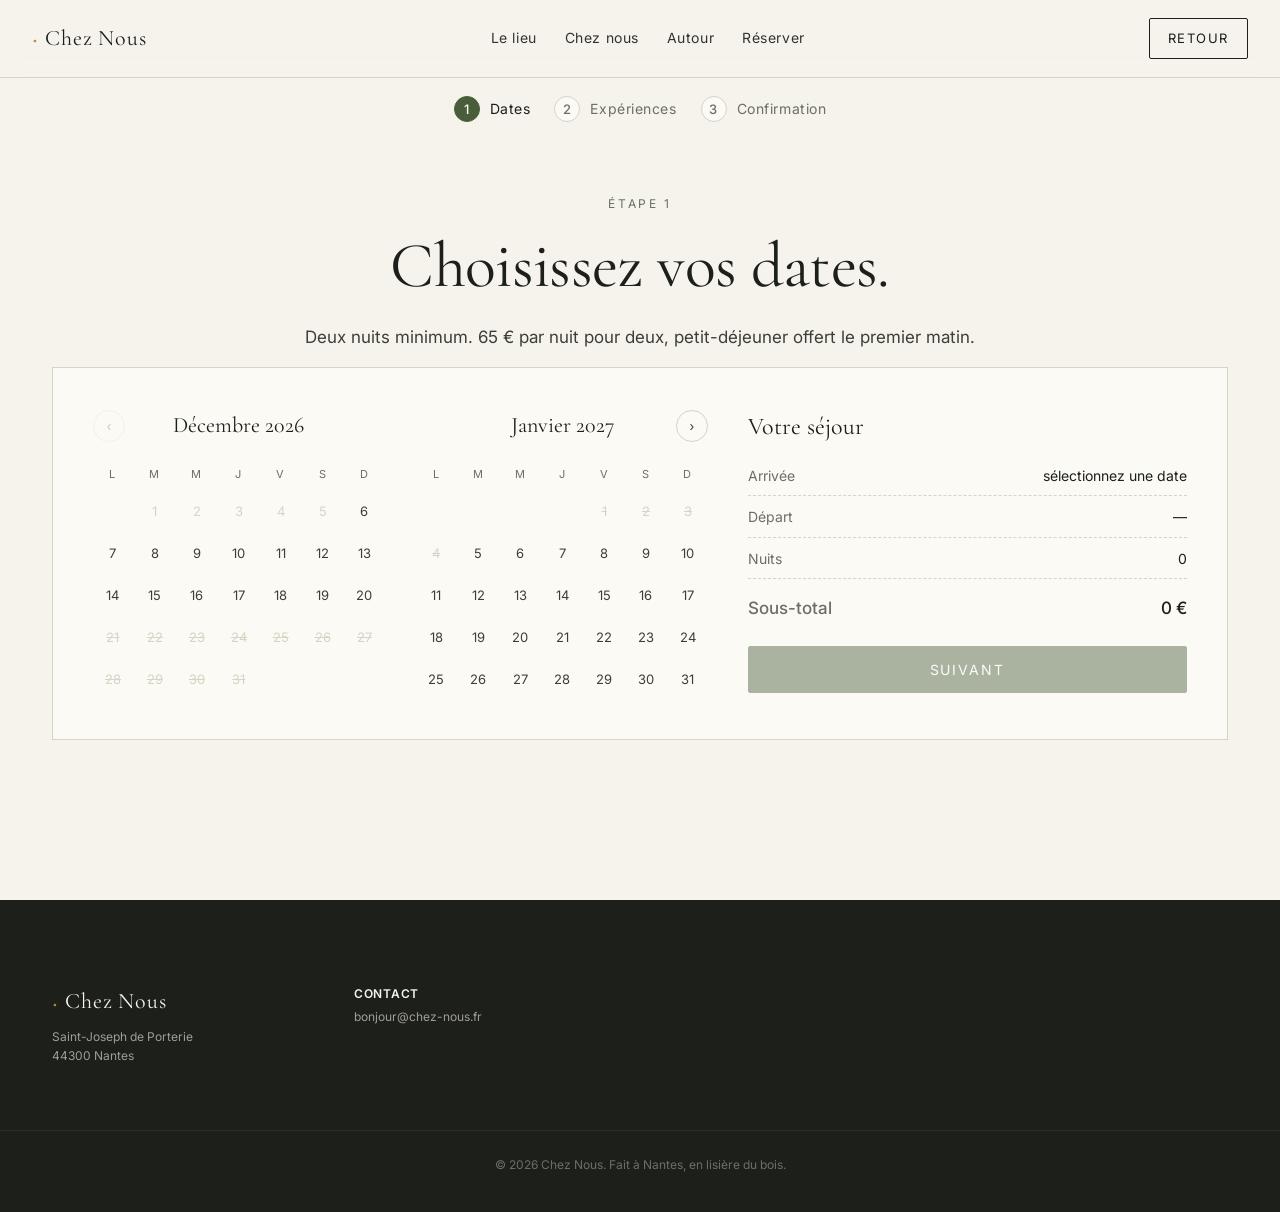
==== reserver.html @ c7800907 "Parcours de réservation 3 étapes : dates, expériences, confirmation" ====
<!doctype html>
<html lang="fr">
  <head>
    <meta charset="utf-8" />
    <meta name="viewport" content="width=device-width, initial-scale=1" />
    <title>Réserver · Chez Nous</title>
    <meta name="description" content="Parcours de réservation pour un séjour Chez Nous." />
    <link
      href="https://fonts.googleapis.com/css2?family=Cormorant+Garamond:wght@300;400;500;600&family=Inter:wght@300;400;500;600&display=swap"
      rel="stylesheet"
    />
    <link rel="stylesheet" href="styles.css" />
  </head>
  <body class="reserver-page">
    <header class="nav scrolled" id="nav">
      <a class="brand" href="index.html">
        <span class="brand-mark">·</span>
        <span class="brand-name">Chez&nbsp;Nous</span>
      </a>
      <nav class="nav-links">
        <a href="index.html#lieu">Le lieu</a>
        <a href="index.html#chez-nous">Chez nous</a>
        <a href="index.html#autour">Autour</a>
        <a href="reserver.html" class="active">Réserver</a>
      </nav>
      <a class="nav-cta" href="index.html">Retour</a>
    </header>

    <main class="reserver-main">
      <div class="container narrow">
        <ol class="steps" aria-label="Étapes">
          <li class="step active" data-step="1"><span>1</span> Dates</li>
          <li class="step" data-step="2"><span>2</span> Expériences</li>
          <li class="step" data-step="3"><span>3</span> Confirmation</li>
        </ol>
      </div>

      <section class="step-panel" id="step-1">
        <div class="container">
          <p class="eyebrow center">Étape 1</p>
          <h1 class="display center">Choisissez vos dates.</h1>
          <p class="prose center">
            Deux nuits minimum. 65&nbsp;€ par nuit pour deux, petit-déjeuner offert le premier matin.
          </p>

          <div class="booking-shell">
            <div class="calendar" id="calendar" aria-label="Calendrier de disponibilité"></div>
            <aside class="booking-summary">
              <h3>Votre séjour</h3>
              <dl>
                <div>
                  <dt>Arrivée</dt>
                  <dd id="sum-in">sélectionnez une date</dd>
                </div>
                <div>
                  <dt>Départ</dt>
                  <dd id="sum-out">—</dd>
                </div>
                <div>
                  <dt>Nuits</dt>
                  <dd id="sum-nights">0</dd>
                </div>
                <div class="row-total">
                  <dt>Sous-total</dt>
                  <dd id="sum-total">0&nbsp;€</dd>
                </div>
              </dl>
              <button type="button" class="btn btn-primary btn-block" id="to-step-2" disabled>
                Suivant
              </button>
            </aside>
          </div>
        </div>
      </section>

      <section class="step-panel" id="step-2" hidden>
        <div class="container">
          <p class="eyebrow center">Étape 2</p>
          <h1 class="display center">Une expérience à vivre ?</h1>
          <p class="prose center">
            Choisissez une ou plusieurs ambiances. Des créneaux vous seront proposés lors de votre séjour pour les réaliser.
          </p>

          <div class="packs-grid">
            <label class="pack-card" data-pack="beaujoire">
              <input type="checkbox" name="pack" value="beaujoire" />
              <div class="pack-tag">Divertissement</div>
              <h3>Soirée à la Beaujoire</h3>
              <p>
                Un superbe match en Ligue&nbsp;2, contre le Red Star (fuck Kita).
                Kebab chez Doré &amp; Grillé inclus avant le coup d'envoi.
              </p>
              <div class="pack-price">+ 35&nbsp;€</div>
            </label>

            <label class="pack-card" data-pack="otaku">
              <input type="checkbox" name="pack" value="otaku" />
              <div class="pack-tag">Divertissement</div>
              <h3>Pack Otaku</h3>
              <p>
                Gaming et animé en perspective. Jeu vidéo de votre choix sur grand écran, puis un shōnen à regarder ensemble. Sushi inclus.
              </p>
              <div class="pack-price">+ 25&nbsp;€</div>
            </label>

            <label class="pack-card" data-pack="cocooning">
              <input type="checkbox" name="pack" value="cocooning" />
              <div class="pack-tag">Cocooning</div>
              <h3>Soirée canapé</h3>
              <p>
                Le canapé moelleux, un gros plaid, des tisanes et boissons chaudes à volonté. Pour les soirs où on ne veut rien faire d'autre.
              </p>
              <div class="pack-price">+ 15&nbsp;€</div>
            </label>
          </div>

          <p class="tiny center pack-note">
            Plusieurs packs sont sélectionnables. Des dates vous seront proposées lors de votre séjour pour effectuer ces activités.
          </p>

          <div class="step-actions">
            <button type="button" class="btn btn-ghost" id="back-to-1">Retour</button>
            <button type="button" class="btn btn-primary" id="to-step-3">Suivant</button>
          </div>
        </div>
      </section>

      <section class="step-panel" id="step-3" hidden>
        <div class="container narrow">
          <p class="eyebrow center">Étape 3</p>
          <h1 class="display center">On y est presque.</h1>
          <p class="prose center">Vérifiez les détails avant de confirmer.</p>

          <div class="recap">
            <div class="recap-row">
              <span>Arrivée</span>
              <strong id="r-in">—</strong>
            </div>
            <div class="recap-row">
              <span>Départ</span>
              <strong id="r-out">—</strong>
            </div>
            <div class="recap-row">
              <span id="r-nights-label">Nuits</span>
              <strong id="r-nights-sub">0&nbsp;€</strong>
            </div>
            <div class="recap-packs" id="r-packs"></div>
            <div class="recap-row recap-subtotal">
              <span>Sous-total</span>
              <strong id="r-subtotal">0&nbsp;€</strong>
            </div>
            <div class="recap-row recap-final">
              <span>Total à régler</span>
              <span class="final-prices">
                <s id="r-strike">0&nbsp;€</s>
                <strong>0&nbsp;€</strong>
              </span>
            </div>
            <p class="promo-note">Promotion appliquée&nbsp;: ami ou famille.</p>
          </div>

          <form class="booking-form" id="confirm-form" novalidate>
            <label>
              <span>Nom</span>
              <input type="text" name="name" required autocomplete="name" />
            </label>
            <label>
              <span>Email</span>
              <input type="email" name="email" required autocomplete="email" />
            </label>
            <label>
              <span>Un petit mot ? (facultatif)</span>
              <textarea name="note" rows="3" placeholder="Anniversaire, escapade, soirée match…"></textarea>
            </label>
            <div class="step-actions">
              <button type="button" class="btn btn-ghost" id="back-to-2">Retour</button>
              <button type="submit" class="btn btn-primary">Confirmer la réservation</button>
            </div>
          </form>

          <p class="success" id="success" hidden>
            Merci&nbsp;! Votre demande est enregistrée. On revient vers vous très vite.
          </p>
        </div>
      </section>
    </main>

    <footer class="footer">
      <div class="container footer-grid">
        <div>
          <p class="brand">
            <span class="brand-mark">·</span>
            <span class="brand-name">Chez&nbsp;Nous</span>
          </p>
          <p class="tiny">
            Saint-Joseph de Porterie<br />
            44300 Nantes
          </p>
        </div>
        <div>
          <p class="tiny strong">Contact</p>
          <p class="tiny">bonjour@chez-nous.fr</p>
        </div>
      </div>
      <p class="footer-bottom tiny">
        © 2026 Chez Nous. Fait à Nantes, en lisière du bois.
      </p>
    </footer>

    <script src="reserver.js"></script>
  </body>
</html>
---- styles.css ----
:root {
  --bg: #f6f3ec;
  --bg-2: #eee9de;
  --ink: #1c1f1a;
  --ink-2: #3b3f37;
  --muted: #6b6f64;
  --line: #d9d3c4;
  --accent: #4a5d3a;
  --accent-2: #2f3d24;
  --gold: #b08a3e;
  --white: #fbfaf5;
  --radius: 2px;
  --maxw: 1240px;
  --ease: cubic-bezier(.2,.7,.2,1);
}

* { box-sizing: border-box; }

html { scroll-behavior: smooth; }

body {
  margin: 0;
  font-family: "Inter", system-ui, -apple-system, Segoe UI, Roboto, sans-serif;
  background: var(--bg);
  color: var(--ink);
  font-size: 17px;
  line-height: 1.6;
  -webkit-font-smoothing: antialiased;
  text-rendering: optimizeLegibility;
}

img { display: block; max-width: 100%; height: auto; }

a { color: inherit; text-decoration: none; }
a:hover { color: var(--accent-2); }

.container {
  width: 100%;
  max-width: var(--maxw);
  margin: 0 auto;
  padding: 0 32px;
}
.container.narrow { max-width: 880px; }

.eyebrow {
  font-size: 12px;
  letter-spacing: 0.22em;
  text-transform: uppercase;
  color: var(--muted);
  margin: 0 0 18px;
}
.eyebrow.center { text-align: center; }

.display {
  font-family: "Cormorant Garamond", "Times New Roman", serif;
  font-weight: 400;
  font-size: clamp(34px, 5vw, 64px);
  line-height: 1.08;
  letter-spacing: -0.01em;
  margin: 0 0 24px;
  color: var(--ink);
}
.display.center { text-align: center; }
em { font-style: italic; color: var(--accent-2); }

.prose {
  font-size: 17px;
  color: var(--ink-2);
  max-width: 64ch;
  margin: 0 auto 16px;
}
.prose.center { text-align: center; }

/* ---------- Nav ---------- */
.nav {
  position: fixed;
  top: 0; left: 0; right: 0;
  z-index: 50;
  display: flex;
  align-items: center;
  justify-content: space-between;
  padding: 18px 32px;
  background: transparent;
  transition: background .35s var(--ease), border-color .35s var(--ease), color .35s var(--ease);
  color: #fff;
  border-bottom: 1px solid transparent;
}
.nav.scrolled {
  background: rgba(246,243,236,0.92);
  backdrop-filter: saturate(140%) blur(10px);
  -webkit-backdrop-filter: saturate(140%) blur(10px);
  color: var(--ink);
  border-bottom: 1px solid var(--line);
}
.brand {
  font-family: "Cormorant Garamond", serif;
  font-size: 22px;
  letter-spacing: 0.04em;
  display: inline-flex;
  align-items: center;
  gap: 6px;
}
.brand-mark { color: var(--gold); font-size: 30px; line-height: 0; }
.nav-links {
  display: flex;
  gap: 28px;
  font-size: 14px;
  letter-spacing: 0.04em;
}
.nav-links a { opacity: 0.9; }
.nav-links a:hover { opacity: 1; }
.nav-cta {
  border: 1px solid currentColor;
  padding: 9px 18px;
  border-radius: var(--radius);
  font-size: 13px;
  letter-spacing: 0.12em;
  text-transform: uppercase;
}
.nav-cta:hover { background: currentColor; color: var(--bg); }

@media (max-width: 760px) {
  .nav-links { display: none; }
}

/* ---------- Hero ---------- */
.hero {
  position: relative;
  min-height: 100vh;
  display: flex;
  align-items: center;
  color: #fff;
  overflow: hidden;
}
.hero-img {
  position: absolute; inset: 0;
  width: 100%; height: 100%;
  object-fit: cover;
  object-position: center;
  transform: scale(1.06);
  animation: heroZoom 16s var(--ease) forwards;
  filter: saturate(0.95);
}
@keyframes heroZoom {
  to { transform: scale(1); }
}
.hero-overlay {
  position: absolute; inset: 0;
  background:
    linear-gradient(180deg, rgba(20,25,15,0.55) 0%, rgba(20,25,15,0.15) 35%, rgba(20,25,15,0.55) 100%);
}
.hero-content {
  position: relative;
  z-index: 2;
  padding: 140px 32px 120px;
  max-width: var(--maxw);
  margin: 0 auto;
  width: 100%;
}
.hero .eyebrow { color: rgba(255,255,255,0.85); }
.hero h1 {
  font-family: "Cormorant Garamond", serif;
  font-weight: 300;
  font-size: clamp(44px, 7vw, 96px);
  line-height: 1.02;
  letter-spacing: -0.015em;
  margin: 0 0 28px;
  max-width: 16ch;
}
.lede {
  font-size: clamp(17px, 1.4vw, 21px);
  max-width: 48ch;
  color: rgba(255,255,255,0.92);
  margin: 0 0 36px;
}
.hero-cta { display: flex; gap: 14px; flex-wrap: wrap; }
.hero-scroll {
  position: absolute;
  bottom: 30px; left: 50%;
  transform: translateX(-50%);
  z-index: 2;
}
.hero-scroll span {
  display: block;
  width: 1px;
  height: 48px;
  background: rgba(255,255,255,0.65);
  animation: scrollPulse 2.2s infinite;
  transform-origin: top;
}
@keyframes scrollPulse {
  0%,100% { transform: scaleY(0.3); opacity: .4; }
  50% { transform: scaleY(1); opacity: 1; }
}

/* ---------- Buttons ---------- */
.btn {
  display: inline-block;
  padding: 14px 26px;
  border-radius: var(--radius);
  font-size: 14px;
  letter-spacing: 0.14em;
  text-transform: uppercase;
  transition: transform .2s var(--ease), background .2s var(--ease), color .2s var(--ease), border-color .2s var(--ease);
  cursor: pointer;
  border: 1px solid transparent;
  font-family: inherit;
}
.btn-primary {
  background: var(--accent);
  color: #fff;
  border-color: var(--accent);
}
.btn-primary:hover { background: var(--accent-2); color: #fff; border-color: var(--accent-2); }
.btn-primary[disabled] { opacity: 0.45; cursor: not-allowed; }
.btn-ghost {
  background: transparent;
  border-color: rgba(255,255,255,0.7);
  color: #fff;
}
.btn-ghost:hover { background: rgba(255,255,255,0.12); }
.btn-light {
  background: #fff;
  color: var(--ink);
  border-color: #fff;
}
.btn-light:hover { background: var(--bg); color: var(--ink); }
.btn-block { width: 100%; }

/* ---------- Intro ---------- */
.intro {
  padding: 140px 0 120px;
  text-align: center;
}
.badges {
  margin-top: 56px;
  display: grid;
  grid-template-columns: repeat(4, 1fr);
  gap: 24px;
  list-style: none;
  padding: 0;
}
.badges li {
  border-top: 1px solid var(--line);
  padding-top: 22px;
  text-align: left;
}
.badges strong {
  display: block;
  font-family: "Cormorant Garamond", serif;
  font-size: 38px;
  font-weight: 400;
  line-height: 1;
  color: var(--accent-2);
}
.badges span {
  display: block;
  margin-top: 6px;
  font-size: 13px;
  color: var(--muted);
  letter-spacing: 0.04em;
}
@media (max-width: 760px) {
  .badges { grid-template-columns: repeat(2, 1fr); }
}

/* ---------- Split ---------- */
.split {
  display: grid;
  grid-template-columns: 1.05fr 1fr;
  gap: 0;
  align-items: stretch;
  background: var(--bg-2);
}
.split-media {
  position: relative;
  min-height: 600px;
  overflow: hidden;
}
.split-media figure { margin: 0; height: 100%; }
.split-media img {
  width: 100%; height: 100%;
  object-fit: cover;
}
.split-media figcaption {
  position: absolute;
  bottom: 22px; left: 22px;
  font-size: 12px;
  color: #fff;
  background: rgba(28,31,26,0.55);
  padding: 6px 12px;
  border-radius: var(--radius);
  letter-spacing: 0.06em;
}
.split-text {
  padding: 110px 8% 110px 7%;
  display: flex;
  flex-direction: column;
  justify-content: center;
}
.features {
  list-style: none;
  padding: 0;
  margin: 36px 0 0;
  display: grid;
  grid-template-columns: 1fr 1fr;
  gap: 28px 32px;
}
.features li { display: flex; gap: 14px; }
.feature-icon {
  font-size: 22px;
  color: var(--gold);
  line-height: 1;
  margin-top: 2px;
}
.features strong { display: block; font-weight: 500; margin-bottom: 2px; }
.features p { margin: 0; font-size: 14px; color: var(--muted); }

@media (max-width: 900px) {
  .split { grid-template-columns: 1fr; }
  .split-media { min-height: 360px; }
  .split-text { padding: 70px 28px; }
  .features { grid-template-columns: 1fr; }
}

/* ---------- Gallery ---------- */
.gallery { padding: 140px 0 120px; }
.gallery .container { margin-bottom: 56px; }
.gallery-grid {
  max-width: var(--maxw);
  margin: 0 auto;
  padding: 0 32px;
  display: grid;
  grid-template-columns: repeat(6, 1fr);
  grid-auto-rows: 180px;
  gap: 18px;
}
.gallery figure { margin: 0; overflow: hidden; }
.gallery img {
  width: 100%; height: 100%;
  object-fit: cover;
  transition: transform .8s var(--ease);
}
.gallery figure:hover img { transform: scale(1.04); }
.g-1 { grid-column: span 3; grid-row: span 2; }
.g-2 { grid-column: span 3; grid-row: span 1; }
.g-3 { grid-column: span 2; grid-row: span 1; }
.g-4 { grid-column: span 2; grid-row: span 2; }
.g-5 { grid-column: span 4; grid-row: span 1; }

@media (max-width: 900px) {
  .gallery-grid { grid-template-columns: repeat(2, 1fr); grid-auto-rows: 200px; }
  .g-1, .g-2, .g-3, .g-4, .g-5 { grid-column: span 1; grid-row: span 1; }
  .g-1 { grid-column: span 2; }
}

/* ---------- Autour ---------- */
.autour {
  background: var(--bg-2);
  padding: 140px 0 130px;
}
.around-grid {
  margin-top: 60px;
  display: grid;
  grid-template-columns: 1fr 1fr;
  gap: 56px 64px;
}
.around-grid article {
  border-top: 1px solid var(--line);
  padding-top: 22px;
}
.around-grid h3 {
  font-family: "Cormorant Garamond", serif;
  font-weight: 400;
  font-size: 26px;
  margin: 0 0 10px;
  color: var(--accent-2);
}
.around-grid p { margin: 0; color: var(--ink-2); }

@media (max-width: 760px) {
  .around-grid { grid-template-columns: 1fr; gap: 36px; }
}

/* ---------- Quote ---------- */
.quote {
  text-align: center;
  padding: 120px 32px;
}
.quote blockquote {
  margin: 0 auto;
  max-width: 760px;
}
.quote p {
  font-family: "Cormorant Garamond", serif;
  font-size: clamp(26px, 3vw, 38px);
  font-style: italic;
  line-height: 1.3;
  color: var(--ink);
  margin: 0 0 18px;
}
.quote footer {
  font-size: 13px;
  letter-spacing: 0.12em;
  text-transform: uppercase;
  color: var(--muted);
}

/* ---------- Booking ---------- */
.booking {
  padding: 130px 0 140px;
  background: var(--bg-2);
}
.booking .prose.center { margin-bottom: 60px; }
.booking-shell {
  display: grid;
  grid-template-columns: 1.4fr 1fr;
  gap: 40px;
  background: var(--white);
  border: 1px solid var(--line);
  padding: 40px;
}
@media (max-width: 900px) {
  .booking-shell { grid-template-columns: 1fr; padding: 24px; }
}
.calendar {
  display: grid;
  grid-template-columns: 1fr 1fr;
  gap: 32px;
}
@media (max-width: 700px) {
  .calendar { grid-template-columns: 1fr; }
}
.cal-month { }
.cal-head {
  display: flex; align-items: center; justify-content: space-between;
  margin-bottom: 16px;
}
.cal-title {
  font-family: "Cormorant Garamond", serif;
  font-size: 22px;
  text-transform: capitalize;
}
.cal-nav {
  background: none;
  border: 1px solid var(--line);
  width: 32px; height: 32px;
  border-radius: 50%;
  cursor: pointer;
  font-size: 14px;
  color: var(--ink-2);
  display: inline-flex; align-items: center; justify-content: center;
  transition: background .15s var(--ease);
}
.cal-nav:hover { background: var(--bg); }
.cal-nav[disabled] { opacity: 0.25; cursor: not-allowed; }
.cal-grid {
  display: grid;
  grid-template-columns: repeat(7, 1fr);
  gap: 2px;
  font-size: 13px;
}
.cal-dow {
  text-align: center;
  font-size: 11px;
  letter-spacing: 0.1em;
  text-transform: uppercase;
  color: var(--muted);
  padding: 6px 0;
}
.cal-day {
  aspect-ratio: 1;
  display: flex; align-items: center; justify-content: center;
  border: 1px solid transparent;
  cursor: pointer;
  background: transparent;
  color: var(--ink-2);
  font: inherit;
  font-size: 13px;
  border-radius: 2px;
  transition: background .12s var(--ease), color .12s var(--ease);
}
.cal-day.empty { cursor: default; }
.cal-day.past { color: var(--line); cursor: not-allowed; }
.cal-day.unavailable {
  color: var(--line);
  cursor: not-allowed;
  text-decoration: line-through;
}
.cal-day.available:hover { background: var(--bg-2); }
.cal-day.selected {
  background: var(--accent);
  color: #fff;
  border-color: var(--accent);
}
.cal-day.in-range {
  background: var(--bg-2);
  color: var(--ink);
}
.cal-day.range-start, .cal-day.range-end {
  background: var(--accent);
  color: #fff;
}

.booking-summary h3 {
  font-family: "Cormorant Garamond", serif;
  font-weight: 400;
  font-size: 24px;
  margin: 0 0 18px;
}
.booking-summary dl {
  margin: 0 0 16px;
  display: grid;
  gap: 10px;
}
.booking-summary dl > div {
  display: flex; justify-content: space-between;
  border-bottom: 1px dashed var(--line);
  padding-bottom: 8px;
  font-size: 14px;
}
.booking-summary .row-total {
  border-bottom: none;
  padding-top: 6px;
  font-size: 17px;
  font-weight: 500;
}
.booking-summary dt { color: var(--muted); }
.booking-summary dd { margin: 0; color: var(--ink); }
.tiny { font-size: 12px; color: var(--muted); margin: 8px 0; }
.tiny.center { text-align: center; }
.tiny.strong { font-weight: 600; color: var(--ink); letter-spacing: 0.06em; text-transform: uppercase; }

.booking-form {
  margin-top: 22px;
  display: grid;
  gap: 14px;
}
.booking-form label {
  display: block;
  font-size: 12px;
  letter-spacing: 0.08em;
  text-transform: uppercase;
  color: var(--muted);
}
.booking-form input,
.booking-form textarea {
  margin-top: 6px;
  width: 100%;
  padding: 12px 14px;
  border: 1px solid var(--line);
  background: var(--bg);
  font: inherit;
  font-size: 15px;
  border-radius: var(--radius);
  color: var(--ink);
  transition: border-color .15s var(--ease), background .15s var(--ease);
}
.booking-form input:focus,
.booking-form textarea:focus {
  outline: none;
  border-color: var(--accent);
  background: #fff;
}
.success {
  margin-top: 18px;
  padding: 14px 16px;
  background: #e7ede0;
  color: var(--accent-2);
  border-left: 2px solid var(--accent);
  font-size: 14px;
}

/* ---------- CTA band ---------- */
.cta-band {
  background:
    linear-gradient(rgba(20,25,15,0.55), rgba(20,25,15,0.55)),
    url("https://images.unsplash.com/photo-1518173946687-a4c8892bbd9f?auto=format&fit=crop&w=2000&q=70") center/cover;
  color: #fff;
  padding: 120px 0;
}
.cta-band .container {
  display: flex;
  align-items: center;
  justify-content: space-between;
  gap: 32px;
  flex-wrap: wrap;
}
.cta-band .display { margin: 0; color: #fff; }

/* ---------- Footer ---------- */
.footer {
  background: var(--ink);
  color: #c9c7be;
  padding: 80px 0 30px;
}
.footer .brand { color: #f6f3ec; }
.footer .brand-mark { color: var(--gold); }
.footer-grid {
  display: grid;
  grid-template-columns: repeat(4, 1fr);
  gap: 32px;
}
.footer-grid p { margin: 4px 0; }
.footer-grid .tiny { color: #a09e95; }
.footer-grid .tiny.strong { color: #f6f3ec; }
.footer-grid a:hover { color: #fff; }
.footer-bottom {
  text-align: center;
  border-top: 1px solid #2a2d27;
  margin-top: 60px;
  padding-top: 24px;
  color: #6f6e66;
}
@media (max-width: 760px) {
  .footer-grid { grid-template-columns: 1fr 1fr; gap: 28px; }
}

/* ---------- Reveal on scroll ---------- */
.reveal {
  opacity: 0;
  transform: translateY(20px);
  transition: opacity .9s var(--ease), transform .9s var(--ease);
}
.reveal.is-visible {
  opacity: 1;
  transform: none;
}

@media (prefers-reduced-motion: reduce) {
  *, *::before, *::after {
    animation-duration: 0.001s !important;
    transition-duration: 0.001s !important;
  }
}

/* ---------- Reservation page ---------- */
.reserver-page main.reserver-main {
  padding-top: 96px;
  padding-bottom: 80px;
  background: var(--bg);
  min-height: 100vh;
}

.steps {
  list-style: none;
  display: flex;
  justify-content: center;
  gap: 24px;
  padding: 0 32px;
  margin: 0 auto 48px;
  flex-wrap: wrap;
}
.steps .step {
  display: flex;
  align-items: center;
  gap: 10px;
  font-family: "Inter", sans-serif;
  font-size: 14px;
  color: var(--muted);
  letter-spacing: 0.04em;
}
.steps .step span {
  display: inline-flex;
  align-items: center;
  justify-content: center;
  width: 26px;
  height: 26px;
  border-radius: 50%;
  border: 1px solid var(--line);
  font-size: 13px;
  font-weight: 500;
  background: var(--white);
}
.steps .step.active { color: var(--ink); }
.steps .step.active span {
  background: var(--accent);
  color: var(--white);
  border-color: var(--accent);
}
.steps .step.done span {
  background: var(--accent-2);
  color: var(--white);
  border-color: var(--accent-2);
}

.step-panel { padding: 24px 0 40px; }
.step-panel h1.display { margin-top: 8px; }

.step-actions {
  display: flex;
  gap: 14px;
  justify-content: center;
  margin-top: 36px;
  flex-wrap: wrap;
}

/* Packs */
.packs-grid {
  display: grid;
  grid-template-columns: repeat(3, 1fr);
  gap: 22px;
  max-width: var(--maxw);
  margin: 36px auto 0;
  padding: 0 32px;
}
.pack-card {
  position: relative;
  display: block;
  background: var(--white);
  border: 1px solid var(--line);
  border-radius: var(--radius);
  padding: 28px 26px 26px;
  cursor: pointer;
  transition: border-color .2s var(--ease), transform .2s var(--ease), box-shadow .2s var(--ease);
}
.pack-card:hover {
  border-color: var(--accent);
  transform: translateY(-2px);
  box-shadow: 0 8px 24px rgba(28, 31, 26, 0.06);
}
.pack-card input[type=checkbox] {
  position: absolute;
  top: 20px;
  right: 20px;
  width: 20px;
  height: 20px;
  accent-color: var(--accent);
}
.pack-card.selected {
  border-color: var(--accent);
  background: var(--bg-2);
}
.pack-tag {
  display: inline-block;
  font-size: 11px;
  text-transform: uppercase;
  letter-spacing: 0.12em;
  color: var(--accent-2);
  background: var(--bg-2);
  padding: 4px 10px;
  border-radius: 2px;
  margin-bottom: 16px;
}
.pack-card.selected .pack-tag {
  background: var(--white);
}
.pack-card h3 {
  font-family: "Cormorant Garamond", serif;
  font-weight: 500;
  font-size: 26px;
  margin: 0 0 12px;
  line-height: 1.2;
}
.pack-card p {
  font-size: 15px;
  color: var(--ink-2);
  margin: 0 0 20px;
  line-height: 1.55;
}
.pack-price {
  font-family: "Cormorant Garamond", serif;
  font-size: 24px;
  font-weight: 500;
  color: var(--accent-2);
}
.pack-note {
  margin-top: 24px;
  color: var(--muted);
}

/* Recap */
.recap {
  background: var(--white);
  border: 1px solid var(--line);
  border-radius: var(--radius);
  padding: 28px 32px;
  margin: 36px auto 32px;
  max-width: 640px;
}
.recap-row {
  display: flex;
  justify-content: space-between;
  align-items: baseline;
  padding: 12px 0;
  border-bottom: 1px solid var(--line);
  font-size: 15px;
}
.recap-row:last-of-type { border-bottom: 0; }
.recap-row span { color: var(--muted); }
.recap-row strong { font-weight: 500; color: var(--ink); }
.recap-pack span { color: var(--ink-2); }
.recap-subtotal {
  margin-top: 8px;
  padding-top: 16px;
  border-top: 1px solid var(--line);
  border-bottom: 0;
}
.recap-subtotal strong { font-size: 17px; }
.recap-final {
  margin-top: 4px;
  padding-top: 18px;
  border-top: 2px solid var(--ink);
  font-family: "Cormorant Garamond", serif;
}
.recap-final span:first-child {
  font-family: "Inter", sans-serif;
  font-size: 15px;
  color: var(--ink);
}
.final-prices {
  display: inline-flex;
  align-items: baseline;
  gap: 12px;
}
.final-prices s {
  color: var(--muted);
  font-size: 18px;
}
.final-prices strong {
  font-family: "Cormorant Garamond", serif;
  font-size: 32px;
  font-weight: 500;
  color: var(--accent-2);
}
.promo-note {
  text-align: right;
  margin: 10px 0 0;
  font-size: 13px;
  color: var(--gold);
  font-style: italic;
  letter-spacing: 0.02em;
}

@media (max-width: 900px) {
  .packs-grid { grid-template-columns: 1fr; }
  .steps { gap: 14px; }
  .recap { padding: 22px; }
}
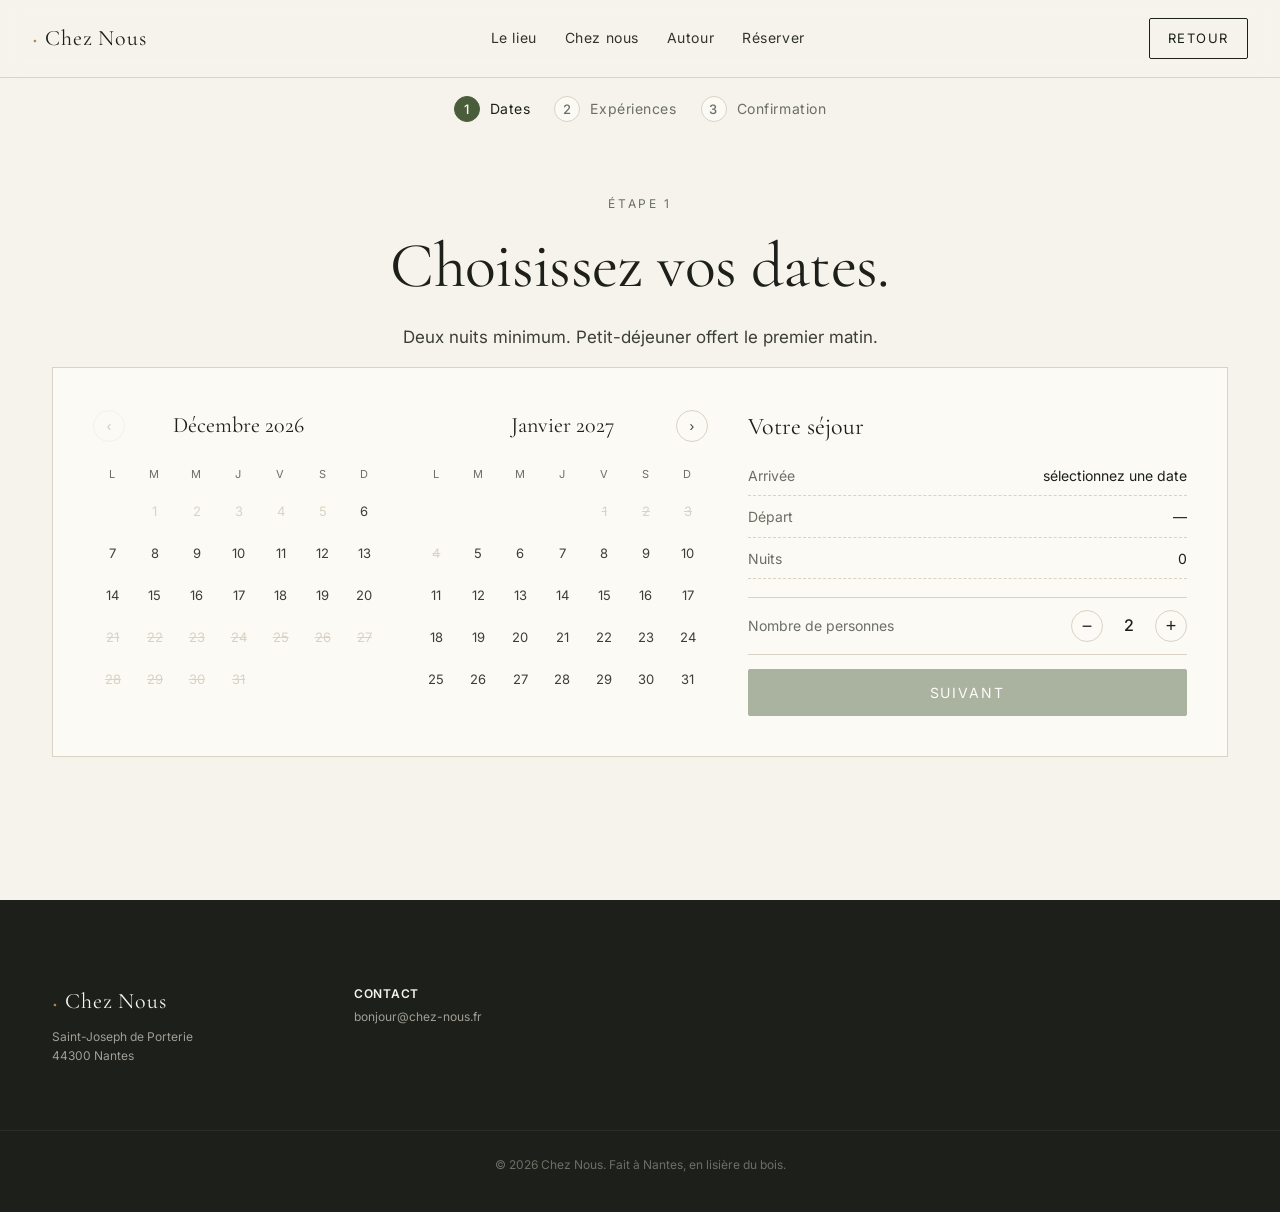
==== commit 195b0a6f: "Retire les prix, ajoute nb personnes + transport, mail recap - Plus aucun prix affiché sauf le récap" ====
--- a/reserver.html
+++ b/reserver.html
@@ -40,7 +40,7 @@
           <p class="eyebrow center">Étape 1</p>
           <h1 class="display center">Choisissez vos dates.</h1>
           <p class="prose center">
-            Deux nuits minimum. 65&nbsp;€ par nuit pour deux, petit-déjeuner offert le premier matin.
+            Deux nuits minimum. Petit-déjeuner offert le premier matin.
           </p>
 
           <div class="booking-shell">
@@ -60,11 +60,17 @@
                   <dt>Nuits</dt>
                   <dd id="sum-nights">0</dd>
                 </div>
-                <div class="row-total">
-                  <dt>Sous-total</dt>
-                  <dd id="sum-total">0&nbsp;€</dd>
-                </div>
               </dl>
+
+              <div class="people-picker">
+                <span class="people-label">Nombre de personnes</span>
+                <div class="people-controls">
+                  <button type="button" class="people-btn" id="people-minus" aria-label="Moins">−</button>
+                  <span class="people-count" id="people-count">2</span>
+                  <button type="button" class="people-btn" id="people-plus" aria-label="Plus">+</button>
+                </div>
+              </div>
+
               <button type="button" class="btn btn-primary btn-block" id="to-step-2" disabled>
                 Suivant
               </button>
@@ -90,7 +96,6 @@
                 Un superbe match en Ligue&nbsp;2, contre le Red Star (fuck Kita).
                 Kebab chez Doré &amp; Grillé inclus avant le coup d'envoi.
               </p>
-              <div class="pack-price">+ 35&nbsp;€</div>
             </label>
 
             <label class="pack-card" data-pack="otaku">
@@ -100,7 +105,6 @@
               <p>
                 Gaming et animé en perspective. Jeu vidéo de votre choix sur grand écran, puis un shōnen à regarder ensemble. Sushi inclus.
               </p>
-              <div class="pack-price">+ 25&nbsp;€</div>
             </label>
 
             <label class="pack-card" data-pack="cocooning">
@@ -110,7 +114,6 @@
               <p>
                 Le canapé moelleux, un gros plaid, des tisanes et boissons chaudes à volonté. Pour les soirs où on ne veut rien faire d'autre.
               </p>
-              <div class="pack-price">+ 15&nbsp;€</div>
             </label>
           </div>
 
@@ -131,34 +134,6 @@
           <h1 class="display center">On y est presque.</h1>
           <p class="prose center">Vérifiez les détails avant de confirmer.</p>
 
-          <div class="recap">
-            <div class="recap-row">
-              <span>Arrivée</span>
-              <strong id="r-in">—</strong>
-            </div>
-            <div class="recap-row">
-              <span>Départ</span>
-              <strong id="r-out">—</strong>
-            </div>
-            <div class="recap-row">
-              <span id="r-nights-label">Nuits</span>
-              <strong id="r-nights-sub">0&nbsp;€</strong>
-            </div>
-            <div class="recap-packs" id="r-packs"></div>
-            <div class="recap-row recap-subtotal">
-              <span>Sous-total</span>
-              <strong id="r-subtotal">0&nbsp;€</strong>
-            </div>
-            <div class="recap-row recap-final">
-              <span>Total à régler</span>
-              <span class="final-prices">
-                <s id="r-strike">0&nbsp;€</s>
-                <strong>0&nbsp;€</strong>
-              </span>
-            </div>
-            <p class="promo-note">Promotion appliquée&nbsp;: ami ou famille.</p>
-          </div>
-
           <form class="booking-form" id="confirm-form" novalidate>
             <label>
               <span>Nom</span>
@@ -168,10 +143,81 @@
               <span>Email</span>
               <input type="email" name="email" required autocomplete="email" />
             </label>
+
+            <fieldset class="travel-fieldset">
+              <legend>Comment venez-vous&nbsp;?</legend>
+              <div class="travel-options">
+                <label class="travel-opt">
+                  <input type="radio" name="travel" value="train" required />
+                  <span>Train</span>
+                </label>
+                <label class="travel-opt">
+                  <input type="radio" name="travel" value="voiture" />
+                  <span>Voiture</span>
+                </label>
+                <label class="travel-opt">
+                  <input type="radio" name="travel" value="avion" />
+                  <span>Avion</span>
+                </label>
+              </div>
+
+              <div class="travel-ticket" id="ticket-block" hidden>
+                <p class="tiny">Votre billet est-il déjà pris&nbsp;?</p>
+                <div class="travel-options">
+                  <label class="travel-opt">
+                    <input type="radio" name="ticket" value="oui" />
+                    <span>Oui</span>
+                  </label>
+                  <label class="travel-opt">
+                    <input type="radio" name="ticket" value="non" />
+                    <span>Non, pas encore</span>
+                  </label>
+                </div>
+
+                <label class="arrival-time" id="arrival-block" hidden>
+                  <span id="arrival-label">Heure d'arrivée à la gare</span>
+                  <input type="time" name="arrival" />
+                </label>
+              </div>
+            </fieldset>
+
             <label>
               <span>Un petit mot ? (facultatif)</span>
               <textarea name="note" rows="3" placeholder="Anniversaire, escapade, soirée match…"></textarea>
             </label>
+
+            <div class="recap" id="recap">
+              <div class="recap-row">
+                <span>Arrivée</span>
+                <strong id="r-in">—</strong>
+              </div>
+              <div class="recap-row">
+                <span>Départ</span>
+                <strong id="r-out">—</strong>
+              </div>
+              <div class="recap-row">
+                <span id="r-nights-label">Nuits</span>
+                <strong id="r-nights-sub">0&nbsp;€</strong>
+              </div>
+              <div class="recap-row">
+                <span>Personnes</span>
+                <strong id="r-people">2</strong>
+              </div>
+              <div class="recap-packs" id="r-packs"></div>
+              <div class="recap-row recap-subtotal">
+                <span>Sous-total</span>
+                <strong id="r-subtotal">0&nbsp;€</strong>
+              </div>
+              <div class="recap-row recap-final">
+                <span>Total à régler</span>
+                <span class="final-prices">
+                  <s id="r-strike">0&nbsp;€</s>
+                  <strong>0&nbsp;€</strong>
+                </span>
+              </div>
+              <p class="promo-note">Allez comme vous êtes de la famille c'est gratuit&nbsp;;)</p>
+            </div>
+
             <div class="step-actions">
               <button type="button" class="btn btn-ghost" id="back-to-2">Retour</button>
               <button type="submit" class="btn btn-primary">Confirmer la réservation</button>
--- a/styles.css
+++ b/styles.css
@@ -331,27 +331,28 @@
   margin: 0 auto;
   padding: 0 32px;
   display: grid;
-  grid-template-columns: repeat(6, 1fr);
-  grid-auto-rows: 180px;
+  grid-template-columns: repeat(3, 1fr);
   gap: 18px;
 }
-.gallery figure { margin: 0; overflow: hidden; }
+.gallery figure {
+  margin: 0;
+  overflow: hidden;
+  aspect-ratio: 3 / 4;
+}
+.gallery figure.feature {
+  grid-column: span 3;
+  aspect-ratio: 21 / 9;
+}
 .gallery img {
   width: 100%; height: 100%;
   object-fit: cover;
   transition: transform .8s var(--ease);
 }
 .gallery figure:hover img { transform: scale(1.04); }
-.g-1 { grid-column: span 3; grid-row: span 2; }
-.g-2 { grid-column: span 3; grid-row: span 1; }
-.g-3 { grid-column: span 2; grid-row: span 1; }
-.g-4 { grid-column: span 2; grid-row: span 2; }
-.g-5 { grid-column: span 4; grid-row: span 1; }
 
 @media (max-width: 900px) {
-  .gallery-grid { grid-template-columns: repeat(2, 1fr); grid-auto-rows: 200px; }
-  .g-1, .g-2, .g-3, .g-4, .g-5 { grid-column: span 1; grid-row: span 1; }
-  .g-1 { grid-column: span 2; }
+  .gallery-grid { grid-template-columns: repeat(2, 1fr); }
+  .gallery figure.feature { grid-column: span 2; aspect-ratio: 16 / 10; }
 }
 
 /* ---------- Autour ---------- */
@@ -832,6 +833,97 @@
   letter-spacing: 0.02em;
 }
 
+.people-picker {
+  display: flex;
+  align-items: center;
+  justify-content: space-between;
+  margin: 18px 0 14px;
+  padding: 12px 0;
+  border-top: 1px solid var(--line);
+  border-bottom: 1px solid var(--line);
+}
+.people-label {
+  font-size: 14px;
+  color: var(--muted);
+}
+.people-controls {
+  display: flex;
+  align-items: center;
+  gap: 14px;
+}
+.people-btn {
+  width: 32px;
+  height: 32px;
+  border-radius: 50%;
+  border: 1px solid var(--line);
+  background: transparent;
+  color: var(--ink);
+  font-size: 18px;
+  line-height: 1;
+  cursor: pointer;
+  transition: background 0.2s;
+}
+.people-btn:hover:not(:disabled) { background: var(--paper-2); }
+.people-btn:disabled { opacity: 0.35; cursor: not-allowed; }
+.people-count {
+  min-width: 24px;
+  text-align: center;
+  font-weight: 500;
+  font-size: 16px;
+}
+
+.travel-fieldset {
+  border: 1px solid var(--line);
+  border-radius: 12px;
+  padding: 16px 18px;
+  margin: 4px 0;
+}
+.travel-fieldset legend {
+  padding: 0 8px;
+  font-size: 14px;
+  color: var(--muted);
+}
+.travel-options {
+  display: flex;
+  flex-wrap: wrap;
+  gap: 10px;
+  margin-top: 8px;
+}
+.travel-opt {
+  display: inline-flex;
+  align-items: center;
+  gap: 6px;
+  padding: 8px 14px;
+  border: 1px solid var(--line);
+  border-radius: 999px;
+  cursor: pointer;
+  font-size: 14px;
+  transition: border-color 0.2s, background 0.2s;
+}
+.travel-opt input { accent-color: var(--accent-2); }
+.travel-opt:has(input:checked) {
+  border-color: var(--accent-2);
+  background: var(--paper-2);
+}
+.travel-ticket {
+  margin-top: 14px;
+  padding-top: 12px;
+  border-top: 1px dashed var(--line);
+}
+.arrival-time {
+  display: flex;
+  flex-direction: column;
+  gap: 6px;
+  margin-top: 12px;
+}
+.arrival-time input {
+  padding: 10px 12px;
+  border: 1px solid var(--line);
+  border-radius: 8px;
+  font-family: inherit;
+  font-size: 14px;
+}
+
 @media (max-width: 900px) {
   .packs-grid { grid-template-columns: 1fr; }
   .steps { gap: 14px; }
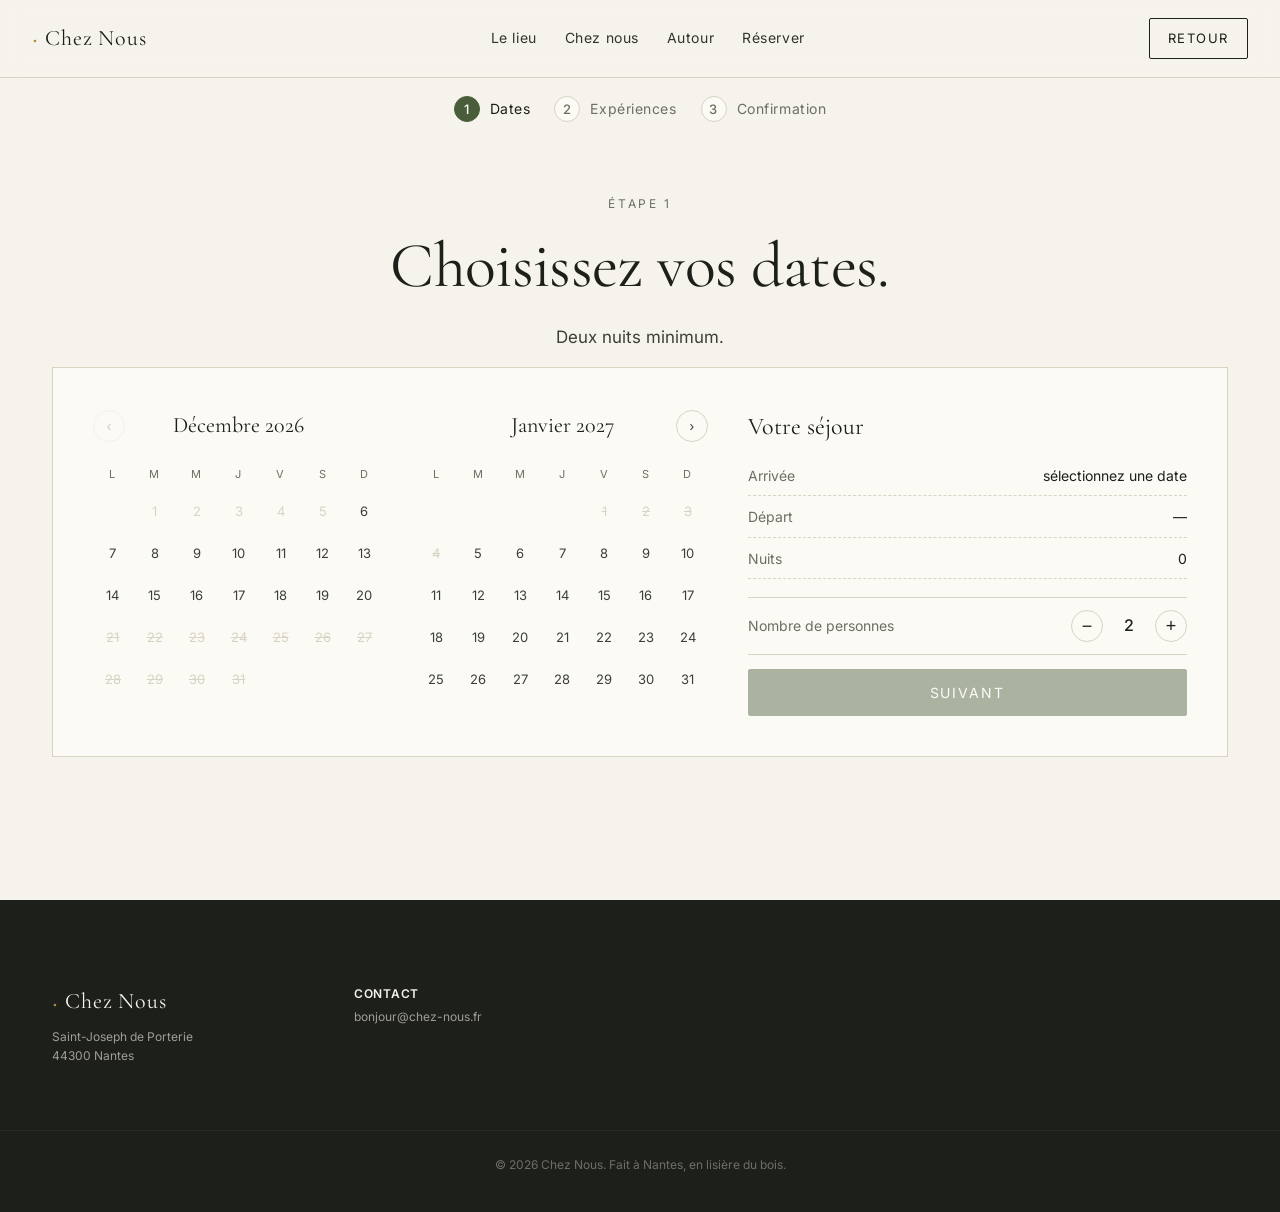
==== commit 28ca9302: "Retire mentions du petit-déjeuner et du partage de la cuisine" ====
--- a/reserver.html
+++ b/reserver.html
@@ -40,7 +40,7 @@
           <p class="eyebrow center">Étape 1</p>
           <h1 class="display center">Choisissez vos dates.</h1>
           <p class="prose center">
-            Deux nuits minimum. Petit-déjeuner offert le premier matin.
+            Deux nuits minimum.
           </p>
 
           <div class="booking-shell">
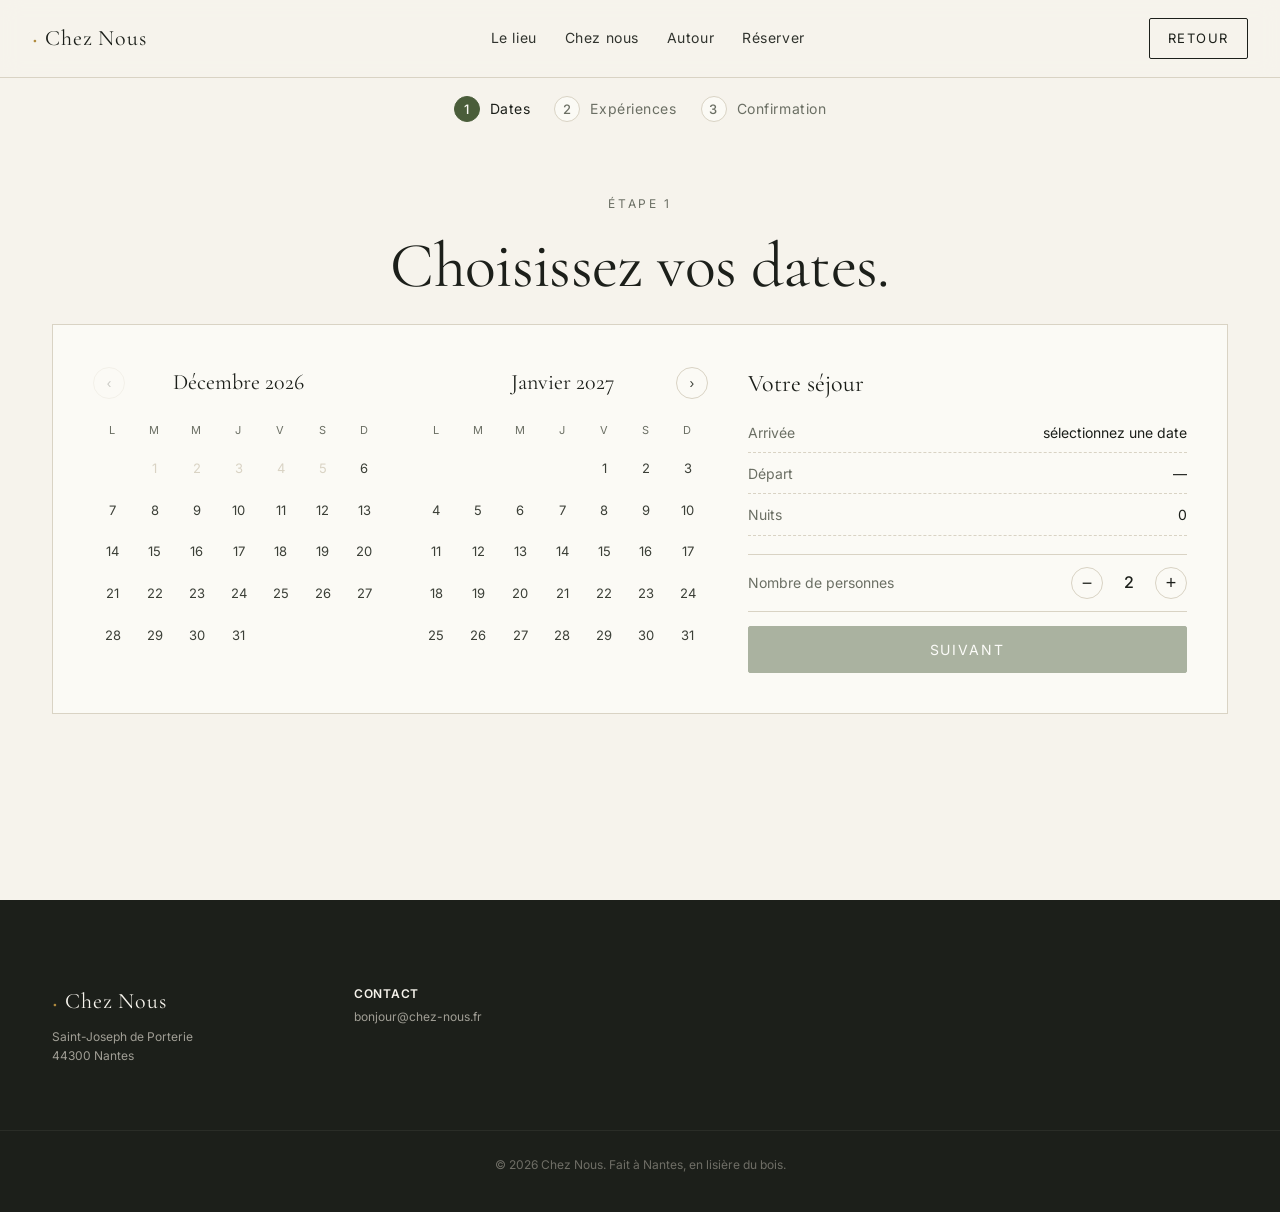
==== commit 8487ae69: "Retire mention petit-déj offert et minimum 2 nuits" ====
--- a/reserver.html
+++ b/reserver.html
@@ -39,9 +39,6 @@
         <div class="container">
           <p class="eyebrow center">Étape 1</p>
           <h1 class="display center">Choisissez vos dates.</h1>
-          <p class="prose center">
-            Deux nuits minimum.
-          </p>
 
           <div class="booking-shell">
             <div class="calendar" id="calendar" aria-label="Calendrier de disponibilité"></div>
--- a/styles.css
+++ b/styles.css
@@ -916,6 +916,10 @@
   gap: 6px;
   margin-top: 12px;
 }
+.arrival-time[hidden],
+.travel-ticket[hidden] {
+  display: none;
+}
 .arrival-time input {
   padding: 10px 12px;
   border: 1px solid var(--line);
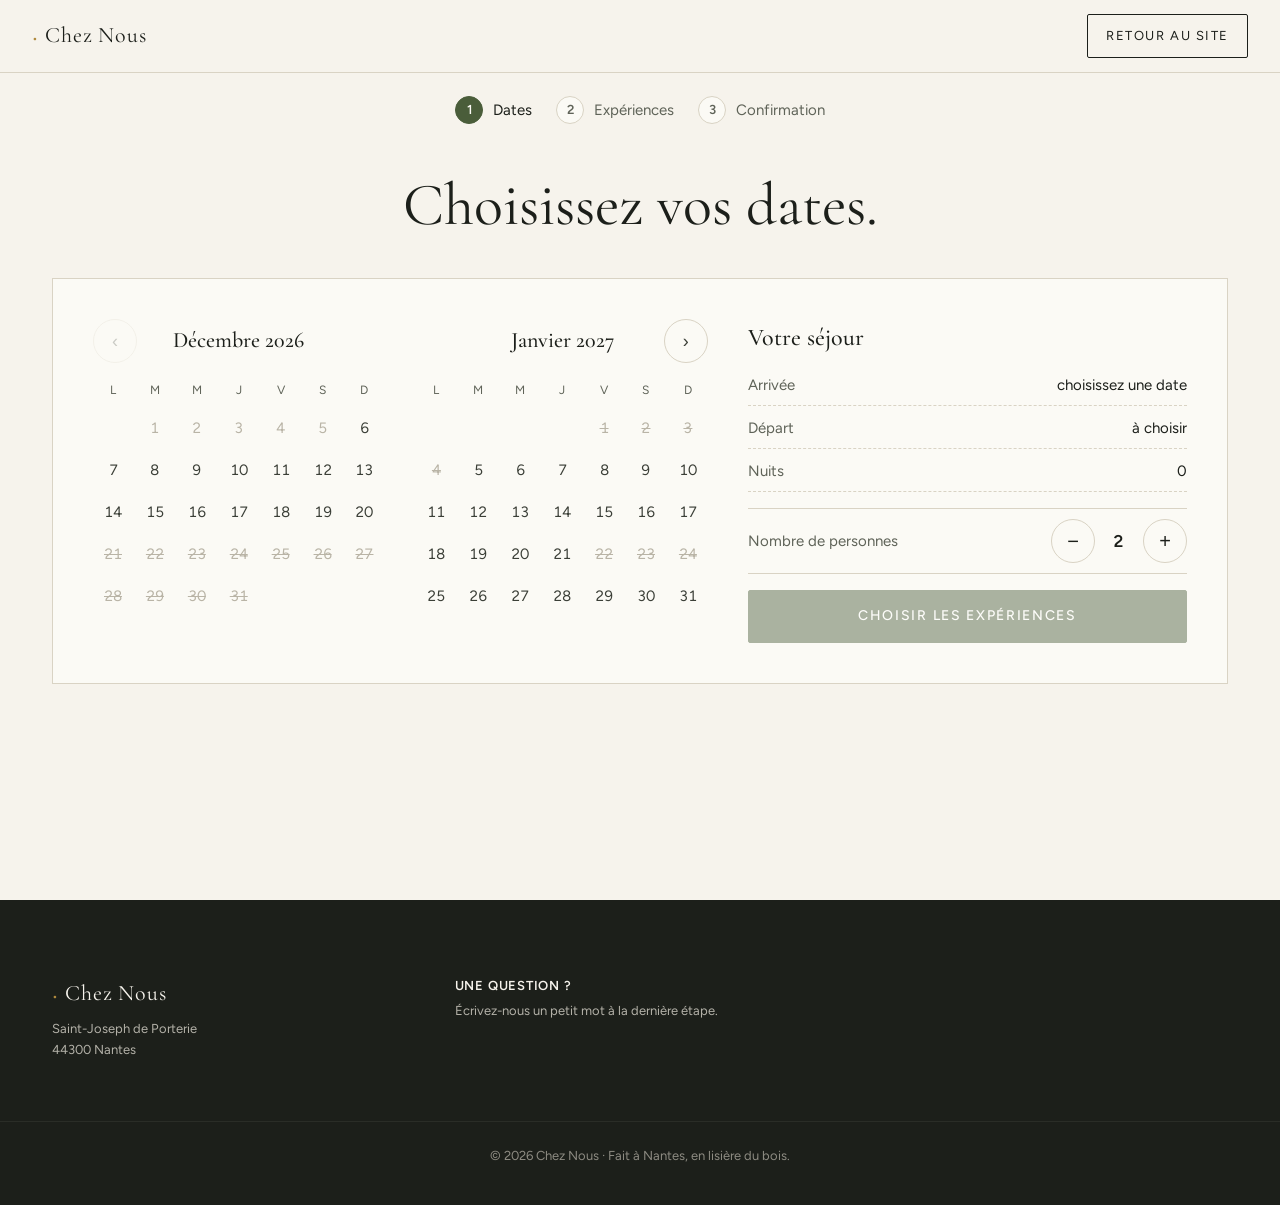
==== commit 21565b7a: "Refonte : calendrier unique, réservation par mail honnête, galerie avec visionneuse, mobile et acces" ====
--- a/reserver.html
+++ b/reserver.html
@@ -4,9 +4,17 @@
     <meta charset="utf-8" />
     <meta name="viewport" content="width=device-width, initial-scale=1" />
     <title>Réserver · Chez Nous</title>
-    <meta name="description" content="Parcours de réservation pour un séjour Chez Nous." />
+    <meta name="description" content="Choisissez vos dates pour un séjour Chez Nous, aux portes de Nantes." />
+    <meta name="robots" content="noindex, nofollow" />
+    <meta property="og:title" content="Réserver un séjour chez nous" />
+    <meta property="og:image" content="https://chez-moi-woad.vercel.app/images/og.jpg" />
+    <meta name="twitter:card" content="summary_large_image" />
+    <meta name="theme-color" content="#2f3d24" />
+    <link rel="icon" href="data:image/svg+xml,%3Csvg xmlns='http://www.w3.org/2000/svg' viewBox='0 0 32 32'%3E%3Ccircle cx='16' cy='16' r='14' fill='%234a5d3a'/%3E%3Ccircle cx='16' cy='16' r='5' fill='%23b08a3e'/%3E%3C/svg%3E" />
+    <link rel="preconnect" href="https://fonts.googleapis.com" />
+    <link rel="preconnect" href="https://fonts.gstatic.com" crossorigin />
     <link
-      href="https://fonts.googleapis.com/css2?family=Cormorant+Garamond:wght@300;400;500;600&family=Inter:wght@300;400;500;600&display=swap"
+      href="https://fonts.googleapis.com/css2?family=Cormorant+Garamond:wght@400;500&family=Figtree:wght@400;500;600&display=swap"
       rel="stylesheet"
     />
     <link rel="stylesheet" href="styles.css" />
@@ -14,22 +22,16 @@
   <body class="reserver-page">
     <header class="nav scrolled" id="nav">
       <a class="brand" href="index.html">
-        <span class="brand-mark">·</span>
+        <span class="brand-mark" aria-hidden="true">·</span>
         <span class="brand-name">Chez&nbsp;Nous</span>
       </a>
-      <nav class="nav-links">
-        <a href="index.html#lieu">Le lieu</a>
-        <a href="index.html#chez-nous">Chez nous</a>
-        <a href="index.html#autour">Autour</a>
-        <a href="reserver.html" class="active">Réserver</a>
-      </nav>
-      <a class="nav-cta" href="index.html">Retour</a>
+      <a class="nav-cta nav-cta-always" href="index.html">Retour au site</a>
     </header>
 
     <main class="reserver-main">
       <div class="container narrow">
-        <ol class="steps" aria-label="Étapes">
-          <li class="step active" data-step="1"><span>1</span> Dates</li>
+        <ol class="steps" aria-label="Étapes de la réservation">
+          <li class="step active" data-step="1" aria-current="step"><span>1</span> Dates</li>
           <li class="step" data-step="2"><span>2</span> Expériences</li>
           <li class="step" data-step="3"><span>3</span> Confirmation</li>
         </ol>
@@ -37,39 +39,29 @@
 
       <section class="step-panel" id="step-1">
         <div class="container">
-          <p class="eyebrow center">Étape 1</p>
-          <h1 class="display center">Choisissez vos dates.</h1>
+          <h1 class="display center" tabindex="-1">Choisissez vos dates.</h1>
 
           <div class="booking-shell">
-            <div class="calendar" id="calendar" aria-label="Calendrier de disponibilité"></div>
-            <aside class="booking-summary">
+            <div class="calendar" id="calendar" role="group" aria-label="Calendrier de disponibilité"></div>
+            <aside class="booking-summary" aria-live="polite">
               <h3>Votre séjour</h3>
               <dl>
-                <div>
-                  <dt>Arrivée</dt>
-                  <dd id="sum-in">sélectionnez une date</dd>
+                <div><dt>Arrivée</dt><dd id="sum-in">choisissez une date</dd></div>
+                <div><dt>Départ</dt><dd id="sum-out">à choisir</dd></div>
+                <div><dt>Nuits</dt><dd id="sum-nights">0</dd></div>
+              </dl>
+
+              <div class="people-picker">
+                <span class="people-label" id="people-label">Nombre de personnes</span>
+                <div class="people-controls" role="group" aria-labelledby="people-label">
+                  <button type="button" class="people-btn" id="people-minus" aria-label="Une personne de moins">−</button>
+                  <span class="people-count" id="people-count" aria-live="polite">2</span>
+                  <button type="button" class="people-btn" id="people-plus" aria-label="Une personne de plus">+</button>
                 </div>
-                <div>
-                  <dt>Départ</dt>
-                  <dd id="sum-out">—</dd>
-                </div>
-                <div>
-                  <dt>Nuits</dt>
-                  <dd id="sum-nights">0</dd>
-                </div>
-              </dl>
-
-              <div class="people-picker">
-                <span class="people-label">Nombre de personnes</span>
-                <div class="people-controls">
-                  <button type="button" class="people-btn" id="people-minus" aria-label="Moins">−</button>
-                  <span class="people-count" id="people-count">2</span>
-                  <button type="button" class="people-btn" id="people-plus" aria-label="Plus">+</button>
-                </div>
               </div>
 
               <button type="button" class="btn btn-primary btn-block" id="to-step-2" disabled>
-                Suivant
+                Choisir les expériences
               </button>
             </aside>
           </div>
@@ -78,58 +70,55 @@
 
       <section class="step-panel" id="step-2" hidden>
         <div class="container">
-          <p class="eyebrow center">Étape 2</p>
-          <h1 class="display center">Une expérience à vivre ?</h1>
+          <h1 class="display center" tabindex="-1">Une expérience à vivre&nbsp;?</h1>
           <p class="prose center">
-            Choisissez une ou plusieurs ambiances. Des créneaux vous seront proposés lors de votre séjour pour les réaliser.
+            Choisissez une ou plusieurs ambiances. Des créneaux vous seront proposés pendant votre
+            séjour pour les réaliser.
           </p>
 
           <div class="packs-grid">
             <label class="pack-card" data-pack="beaujoire">
               <input type="checkbox" name="pack" value="beaujoire" />
-              <div class="pack-tag">Divertissement</div>
+              <span class="pack-tag">Divertissement</span>
               <h3>Soirée à la Beaujoire</h3>
               <p>
-                Un superbe match en Ligue&nbsp;2, contre le Red Star (fuck Kita).
-                Kebab chez Doré &amp; Grillé inclus avant le coup d'envoi.
+                Un superbe match en Ligue&nbsp;2, contre le Red Star (fuck Kita). Kebab chez Doré
+                &amp; Grillé inclus avant le coup d'envoi.
               </p>
             </label>
 
             <label class="pack-card" data-pack="otaku">
               <input type="checkbox" name="pack" value="otaku" />
-              <div class="pack-tag">Divertissement</div>
+              <span class="pack-tag">Divertissement</span>
               <h3>Pack Otaku</h3>
               <p>
-                Gaming et animé en perspective. Jeu vidéo de votre choix sur grand écran, puis un shōnen à regarder ensemble. Sushi inclus.
+                Gaming et animé en perspective. Jeu vidéo de votre choix sur grand écran, puis un
+                shōnen à regarder ensemble. Sushi inclus.
               </p>
             </label>
 
             <label class="pack-card" data-pack="cocooning">
               <input type="checkbox" name="pack" value="cocooning" />
-              <div class="pack-tag">Cocooning</div>
+              <span class="pack-tag">Cocooning</span>
               <h3>Soirée canapé</h3>
               <p>
-                Le canapé moelleux, un gros plaid, des tisanes et boissons chaudes à volonté. Pour les soirs où on ne veut rien faire d'autre.
+                Le canapé moelleux, un gros plaid, des tisanes et boissons chaudes à volonté. Pour
+                les soirs où on ne veut rien faire d'autre.
               </p>
             </label>
           </div>
 
-          <p class="tiny center pack-note">
-            Plusieurs packs sont sélectionnables. Des dates vous seront proposées lors de votre séjour pour effectuer ces activités.
-          </p>
-
           <div class="step-actions">
-            <button type="button" class="btn btn-ghost" id="back-to-1">Retour</button>
-            <button type="button" class="btn btn-primary" id="to-step-3">Suivant</button>
+            <button type="button" class="btn btn-ghost" id="back-to-1">Retour aux dates</button>
+            <button type="button" class="btn btn-primary" id="to-step-3">Passer à la confirmation</button>
           </div>
         </div>
       </section>
 
       <section class="step-panel" id="step-3" hidden>
         <div class="container narrow">
-          <p class="eyebrow center">Étape 3</p>
-          <h1 class="display center">On y est presque.</h1>
-          <p class="prose center">Vérifiez les détails avant de confirmer.</p>
+          <h1 class="display center" tabindex="-1">On y est presque.</h1>
+          <p class="prose center">Vérifiez les détails, puis envoyez-nous votre demande par mail.</p>
 
           <form class="booking-form" id="confirm-form" novalidate>
             <label>
@@ -179,51 +168,48 @@
             </fieldset>
 
             <label>
-              <span>Un petit mot ? (facultatif)</span>
+              <span>Un petit mot&nbsp;? (facultatif)</span>
               <textarea name="note" rows="3" placeholder="Anniversaire, escapade, soirée match…"></textarea>
             </label>
 
             <div class="recap" id="recap">
-              <div class="recap-row">
-                <span>Arrivée</span>
-                <strong id="r-in">—</strong>
-              </div>
-              <div class="recap-row">
-                <span>Départ</span>
-                <strong id="r-out">—</strong>
-              </div>
-              <div class="recap-row">
-                <span id="r-nights-label">Nuits</span>
-                <strong id="r-nights-sub">0&nbsp;€</strong>
-              </div>
-              <div class="recap-row">
-                <span>Personnes</span>
-                <strong id="r-people">2</strong>
-              </div>
+              <div class="recap-row"><span>Arrivée</span><strong id="r-in">à choisir</strong></div>
+              <div class="recap-row"><span>Départ</span><strong id="r-out">à choisir</strong></div>
+              <div class="recap-row"><span id="r-nights-label">Nuits</span><strong id="r-nights-sub">0&nbsp;€</strong></div>
+              <div class="recap-row"><span>Personnes</span><strong id="r-people">2</strong></div>
               <div class="recap-packs" id="r-packs"></div>
-              <div class="recap-row recap-subtotal">
-                <span>Sous-total</span>
-                <strong id="r-subtotal">0&nbsp;€</strong>
-              </div>
+              <div class="recap-row recap-subtotal"><span>Sous-total</span><strong id="r-subtotal">0&nbsp;€</strong></div>
               <div class="recap-row recap-final">
                 <span>Total à régler</span>
-                <span class="final-prices">
-                  <s id="r-strike">0&nbsp;€</s>
-                  <strong>0&nbsp;€</strong>
-                </span>
+                <span class="final-prices"><s id="r-strike">0&nbsp;€</s><strong>0&nbsp;€</strong></span>
               </div>
               <p class="promo-note">Allez comme vous êtes de la famille c'est gratuit&nbsp;;)</p>
             </div>
 
+            <p class="form-error" id="form-error" role="alert" hidden></p>
+
             <div class="step-actions">
-              <button type="button" class="btn btn-ghost" id="back-to-2">Retour</button>
-              <button type="submit" class="btn btn-primary">Confirmer la réservation</button>
+              <button type="button" class="btn btn-ghost" id="back-to-2">Retour aux expériences</button>
+              <button type="submit" class="btn btn-primary">Envoyer ma demande par mail</button>
             </div>
           </form>
 
-          <p class="success" id="success" hidden>
-            Merci&nbsp;! Votre demande est enregistrée. On revient vers vous très vite.
-          </p>
+          <div class="sent" id="sent" tabindex="-1" hidden>
+            <h2 class="display">Dernière étape&nbsp;: envoyez le mail.</h2>
+            <p class="prose">
+              Votre messagerie s'ouvre avec la demande déjà écrite&nbsp;: il ne reste qu'à
+              l'envoyer. On revient vers vous très vite.
+            </p>
+            <p class="prose">
+              Rien ne s'est ouvert&nbsp;? <a id="sent-mailto" href="#">Rouvrir le mail</a>, ou
+              copiez le récapitulatif et envoyez-le à <strong>tfb27@hotmail.fr</strong>.
+            </p>
+            <pre class="sent-recap" id="sent-recap"></pre>
+            <div class="step-actions">
+              <button type="button" class="btn btn-ghost" id="edit-request">Modifier ma demande</button>
+              <button type="button" class="btn btn-primary" id="copy-recap">Copier le récapitulatif</button>
+            </div>
+          </div>
         </div>
       </section>
     </main>
@@ -232,24 +218,20 @@
       <div class="container footer-grid">
         <div>
           <p class="brand">
-            <span class="brand-mark">·</span>
+            <span class="brand-mark" aria-hidden="true">·</span>
             <span class="brand-name">Chez&nbsp;Nous</span>
           </p>
-          <p class="tiny">
-            Saint-Joseph de Porterie<br />
-            44300 Nantes
-          </p>
+          <p class="tiny">Saint-Joseph de Porterie<br />44300 Nantes</p>
         </div>
         <div>
-          <p class="tiny strong">Contact</p>
-          <p class="tiny">bonjour@chez-nous.fr</p>
+          <p class="tiny strong">Une question&nbsp;?</p>
+          <p class="tiny">Écrivez-nous un petit mot à la dernière étape.</p>
         </div>
       </div>
-      <p class="footer-bottom tiny">
-        © 2026 Chez Nous. Fait à Nantes, en lisière du bois.
-      </p>
+      <p class="footer-bottom tiny">© 2026 Chez Nous · Fait à Nantes, en lisière du bois.</p>
     </footer>
 
-    <script src="reserver.js"></script>
+    <script src="calendar.js" defer></script>
+    <script src="reserver.js" defer></script>
   </body>
 </html>
--- a/styles.css
+++ b/styles.css
@@ -3,7 +3,7 @@
   --bg-2: #eee9de;
   --ink: #1c1f1a;
   --ink-2: #3b3f37;
-  --muted: #6b6f64;
+  --muted: #5f6358;
   --line: #d9d3c4;
   --accent: #4a5d3a;
   --accent-2: #2f3d24;
@@ -11,925 +11,430 @@
   --white: #fbfaf5;
   --radius: 2px;
   --maxw: 1240px;
-  --ease: cubic-bezier(.2,.7,.2,1);
+  --ease: cubic-bezier(0.2, 0.7, 0.2, 1);
+  --display: "Cormorant Garamond", "Times New Roman", serif;
+  --body: "Figtree", system-ui, -apple-system, "Segoe UI", sans-serif;
 }
 
 * { box-sizing: border-box; }
-
-html { scroll-behavior: smooth; }
+html { scroll-behavior: smooth; overflow-x: clip; }
 
 body {
   margin: 0;
-  font-family: "Inter", system-ui, -apple-system, Segoe UI, Roboto, sans-serif;
+  overflow-x: clip;
+  font-family: var(--body);
   background: var(--bg);
   color: var(--ink);
   font-size: 17px;
   line-height: 1.6;
   -webkit-font-smoothing: antialiased;
-  text-rendering: optimizeLegibility;
 }
 
 img { display: block; max-width: 100%; height: auto; }
-
 a { color: inherit; text-decoration: none; }
 a:hover { color: var(--accent-2); }
-
-.container {
-  width: 100%;
-  max-width: var(--maxw);
-  margin: 0 auto;
-  padding: 0 32px;
-}
+.prose a { text-decoration: underline; text-underline-offset: 3px; }
+
+:focus-visible { outline: 2px solid var(--gold); outline-offset: 3px; }
+[tabindex="-1"]:focus { outline: none; }
+
+.skip-link {
+  position: absolute; left: 16px; top: -60px; z-index: 100;
+  background: var(--ink); color: #fff; padding: 10px 16px;
+}
+.skip-link:focus { top: 16px; color: #fff; }
+
+.container { width: 100%; max-width: var(--maxw); margin: 0 auto; padding: 0 32px; }
 .container.narrow { max-width: 880px; }
 
-.eyebrow {
-  font-size: 12px;
-  letter-spacing: 0.22em;
-  text-transform: uppercase;
-  color: var(--muted);
-  margin: 0 0 18px;
-}
-.eyebrow.center { text-align: center; }
-
 .display {
-  font-family: "Cormorant Garamond", "Times New Roman", serif;
+  font-family: var(--display);
   font-weight: 400;
-  font-size: clamp(34px, 5vw, 64px);
-  line-height: 1.08;
-  letter-spacing: -0.01em;
+  font-size: clamp(34px, 5vw, 60px);
+  line-height: 1.1;
   margin: 0 0 24px;
   color: var(--ink);
+  text-wrap: balance;
 }
 .display.center { text-align: center; }
 em { font-style: italic; color: var(--accent-2); }
 
-.prose {
-  font-size: 17px;
-  color: var(--ink-2);
-  max-width: 64ch;
-  margin: 0 auto 16px;
-}
+.prose { font-size: 17px; color: var(--ink-2); max-width: 64ch; margin: 0 auto 16px; }
 .prose.center { text-align: center; }
 
 /* ---------- Nav ---------- */
 .nav {
-  position: fixed;
-  top: 0; left: 0; right: 0;
-  z-index: 50;
-  display: flex;
-  align-items: center;
-  justify-content: space-between;
-  padding: 18px 32px;
-  background: transparent;
-  transition: background .35s var(--ease), border-color .35s var(--ease), color .35s var(--ease);
+  position: fixed; top: 0; left: 0; right: 0; z-index: 50;
+  display: flex; align-items: center; justify-content: space-between; gap: 16px;
+  padding: 14px 32px;
   color: #fff;
   border-bottom: 1px solid transparent;
-}
-.nav.scrolled {
-  background: rgba(246,243,236,0.92);
+  transition: background 0.3s var(--ease), color 0.3s var(--ease), border-color 0.3s var(--ease);
+}
+.nav.scrolled, .nav.open {
+  background: rgba(246, 243, 236, 0.94);
   backdrop-filter: saturate(140%) blur(10px);
   -webkit-backdrop-filter: saturate(140%) blur(10px);
   color: var(--ink);
-  border-bottom: 1px solid var(--line);
+  border-bottom-color: var(--line);
 }
 .brand {
-  font-family: "Cormorant Garamond", serif;
+  font-family: var(--display);
   font-size: 22px;
   letter-spacing: 0.04em;
-  display: inline-flex;
-  align-items: center;
-  gap: 6px;
+  display: inline-flex; align-items: center; gap: 6px;
+  margin-right: auto;
 }
 .brand-mark { color: var(--gold); font-size: 30px; line-height: 0; }
-.nav-links {
-  display: flex;
-  gap: 28px;
-  font-size: 14px;
-  letter-spacing: 0.04em;
-}
-.nav-links a { opacity: 0.9; }
-.nav-links a:hover { opacity: 1; }
-.nav-cta {
+.nav-links { display: flex; gap: 28px; font-size: 15px; }
+.nav-links a { padding: 10px 0; }
+.nav-cta, .nav-toggle {
   border: 1px solid currentColor;
-  padding: 9px 18px;
+  padding: 10px 18px;
+  min-height: 44px;
   border-radius: var(--radius);
+  font: inherit;
   font-size: 13px;
   letter-spacing: 0.12em;
   text-transform: uppercase;
-}
-.nav-cta:hover { background: currentColor; color: var(--bg); }
+  background: none;
+  color: inherit;
+  display: inline-flex; align-items: center;
+}
+@media (hover: hover) { .nav-cta:hover { background: currentColor; color: var(--bg); } }
+.nav-toggle { display: none; cursor: pointer; }
 
 @media (max-width: 760px) {
-  .nav-links { display: none; }
+  .nav { padding: 10px 16px; }
+  .nav-cta { display: none; }
+  .nav-cta-always { display: inline-flex; }
+  .nav-toggle { display: inline-flex; }
+  .nav-links {
+    display: none;
+    position: absolute; top: 100%; left: 0; right: 0;
+    flex-direction: column; gap: 0;
+    background: var(--bg);
+    border-bottom: 1px solid var(--line);
+    padding: 8px 16px 16px;
+  }
+  .nav.open .nav-links { display: flex; }
+  .nav-links a { padding: 12px 0; border-bottom: 1px solid var(--line); }
 }
 
 /* ---------- Hero ---------- */
 .hero {
   position: relative;
   min-height: 100vh;
-  display: flex;
-  align-items: center;
+  min-height: 100dvh;
+  display: flex; align-items: flex-end;
   color: #fff;
   overflow: hidden;
 }
-.hero-img {
-  position: absolute; inset: 0;
-  width: 100%; height: 100%;
-  object-fit: cover;
-  object-position: center;
-  transform: scale(1.06);
-  animation: heroZoom 16s var(--ease) forwards;
-  filter: saturate(0.95);
-}
-@keyframes heroZoom {
-  to { transform: scale(1); }
-}
+.hero-img { position: absolute; inset: 0; width: 100%; height: 100%; object-fit: cover; }
 .hero-overlay {
   position: absolute; inset: 0;
-  background:
-    linear-gradient(180deg, rgba(20,25,15,0.55) 0%, rgba(20,25,15,0.15) 35%, rgba(20,25,15,0.55) 100%);
+  background: linear-gradient(180deg, rgba(20, 25, 15, 0.45) 0%, rgba(20, 25, 15, 0.1) 35%, rgba(20, 25, 15, 0.65) 100%);
 }
 .hero-content {
-  position: relative;
-  z-index: 2;
-  padding: 140px 32px 120px;
-  max-width: var(--maxw);
-  margin: 0 auto;
-  width: 100%;
-}
-.hero .eyebrow { color: rgba(255,255,255,0.85); }
+  position: relative; z-index: 2;
+  padding: 140px 32px 96px;
+  max-width: var(--maxw); margin: 0 auto; width: 100%;
+}
 .hero h1 {
-  font-family: "Cormorant Garamond", serif;
-  font-weight: 300;
-  font-size: clamp(44px, 7vw, 96px);
+  font-family: var(--display);
+  font-weight: 400;
+  font-size: clamp(44px, 7vw, 92px);
   line-height: 1.02;
-  letter-spacing: -0.015em;
-  margin: 0 0 28px;
+  letter-spacing: -0.01em;
+  margin: 0 0 24px;
   max-width: 16ch;
 }
-.lede {
-  font-size: clamp(17px, 1.4vw, 21px);
-  max-width: 48ch;
-  color: rgba(255,255,255,0.92);
-  margin: 0 0 36px;
-}
+.lede { font-size: clamp(17px, 1.4vw, 20px); max-width: 46ch; color: rgba(255, 255, 255, 0.94); margin: 0 0 32px; }
 .hero-cta { display: flex; gap: 14px; flex-wrap: wrap; }
-.hero-scroll {
-  position: absolute;
-  bottom: 30px; left: 50%;
-  transform: translateX(-50%);
-  z-index: 2;
-}
-.hero-scroll span {
-  display: block;
-  width: 1px;
-  height: 48px;
-  background: rgba(255,255,255,0.65);
-  animation: scrollPulse 2.2s infinite;
-  transform-origin: top;
-}
-@keyframes scrollPulse {
-  0%,100% { transform: scaleY(0.3); opacity: .4; }
-  50% { transform: scaleY(1); opacity: 1; }
-}
 
 /* ---------- Buttons ---------- */
 .btn {
-  display: inline-block;
+  display: inline-flex; align-items: center; justify-content: center;
+  min-height: 48px;
   padding: 14px 26px;
   border-radius: var(--radius);
+  font: inherit;
   font-size: 14px;
-  letter-spacing: 0.14em;
+  font-weight: 500;
+  letter-spacing: 0.12em;
   text-transform: uppercase;
-  transition: transform .2s var(--ease), background .2s var(--ease), color .2s var(--ease), border-color .2s var(--ease);
   cursor: pointer;
   border: 1px solid transparent;
-  font-family: inherit;
-}
-.btn-primary {
-  background: var(--accent);
-  color: #fff;
-  border-color: var(--accent);
-}
-.btn-primary:hover { background: var(--accent-2); color: #fff; border-color: var(--accent-2); }
+  transition: transform 0.15s var(--ease), background 0.2s var(--ease), border-color 0.2s var(--ease);
+}
+.btn:active:not([disabled]) { transform: scale(0.97); }
+.btn-primary { background: var(--accent); color: #fff; border-color: var(--accent); }
 .btn-primary[disabled] { opacity: 0.45; cursor: not-allowed; }
-.btn-ghost {
-  background: transparent;
-  border-color: rgba(255,255,255,0.7);
-  color: #fff;
-}
-.btn-ghost:hover { background: rgba(255,255,255,0.12); }
-.btn-light {
-  background: #fff;
-  color: var(--ink);
-  border-color: #fff;
-}
-.btn-light:hover { background: var(--bg); color: var(--ink); }
+.btn-ghost { background: transparent; border-color: currentColor; color: inherit; }
+.hero .btn-ghost { color: #fff; border-color: rgba(255, 255, 255, 0.75); }
 .btn-block { width: 100%; }
+@media (hover: hover) {
+  .btn-primary:hover:not([disabled]) { background: var(--accent-2); border-color: var(--accent-2); color: #fff; }
+  .btn-ghost:hover { background: rgba(127, 127, 110, 0.12); }
+}
 
 /* ---------- Intro ---------- */
-.intro {
-  padding: 140px 0 120px;
-  text-align: center;
-}
-.badges {
-  margin-top: 56px;
+.intro { padding: 120px 0 40px; text-align: center; }
+
+/* ---------- Galerie + visionneuse ---------- */
+.gallery { padding: 60px 0 120px; }
+.gallery .container { margin-bottom: 40px; }
+.gallery-grid {
+  max-width: var(--maxw); margin: 0 auto; padding: 0 32px;
   display: grid;
-  grid-template-columns: repeat(4, 1fr);
-  gap: 24px;
-  list-style: none;
-  padding: 0;
-}
-.badges li {
-  border-top: 1px solid var(--line);
-  padding-top: 22px;
-  text-align: left;
-}
-.badges strong {
-  display: block;
-  font-family: "Cormorant Garamond", serif;
-  font-size: 38px;
-  font-weight: 400;
-  line-height: 1;
-  color: var(--accent-2);
-}
-.badges span {
-  display: block;
-  margin-top: 6px;
-  font-size: 13px;
-  color: var(--muted);
-  letter-spacing: 0.04em;
-}
+  grid-template-columns: repeat(4, minmax(0, 1fr));
+  gap: 12px;
+}
+.gallery-grid button {
+  padding: 0; border: 0; background: var(--bg-2);
+  aspect-ratio: 3 / 4;
+  overflow: hidden;
+  cursor: zoom-in;
+}
+.gallery-grid button.wide { grid-column: span 2; aspect-ratio: auto; }
+.gallery-grid img { width: 100%; height: 100%; object-fit: cover; transition: transform 0.5s var(--ease); }
+@media (hover: hover) { .gallery-grid button:hover img { transform: scale(1.03); } }
+@media (max-width: 900px) {
+  .gallery-grid { grid-template-columns: repeat(2, minmax(0, 1fr)); padding: 0 16px; gap: 8px; }
+  .gallery-grid button.wide { aspect-ratio: 4 / 3; }
+}
+
+.lightbox {
+  width: 100vw; height: 100dvh; max-width: none; max-height: none;
+  margin: 0; padding: 0; border: 0;
+  background: rgba(14, 16, 12, 0.94);
+}
+.lightbox::backdrop { background: rgba(14, 16, 12, 0.94); }
+.lightbox[open] { display: flex; align-items: center; justify-content: center; }
+.lightbox img { max-width: calc(100vw - 32px); max-height: calc(100dvh - 120px); object-fit: contain; }
+.lightbox button {
+  position: absolute;
+  width: 48px; height: 48px;
+  border: 1px solid rgba(255, 255, 255, 0.5); border-radius: 50%;
+  background: rgba(0, 0, 0, 0.35); color: #fff;
+  font-size: 24px; line-height: 1; cursor: pointer;
+}
+.lb-close { top: 16px; right: 16px; }
+.lb-prev { left: 16px; top: 50%; transform: translateY(-50%); }
+.lb-next { right: 16px; top: 50%; transform: translateY(-50%); }
 @media (max-width: 760px) {
-  .badges { grid-template-columns: repeat(2, 1fr); }
+  .lb-prev, .lb-next { top: auto; bottom: 20px; transform: none; }
 }
 
 /* ---------- Split ---------- */
-.split {
-  display: grid;
-  grid-template-columns: 1.05fr 1fr;
-  gap: 0;
-  align-items: stretch;
-  background: var(--bg-2);
-}
-.split-media {
-  position: relative;
-  min-height: 600px;
-  overflow: hidden;
-}
-.split-media figure { margin: 0; height: 100%; }
-.split-media img {
-  width: 100%; height: 100%;
-  object-fit: cover;
-}
-.split-media figcaption {
-  position: absolute;
-  bottom: 22px; left: 22px;
-  font-size: 12px;
-  color: #fff;
-  background: rgba(28,31,26,0.55);
-  padding: 6px 12px;
-  border-radius: var(--radius);
-  letter-spacing: 0.06em;
-}
-.split-text {
-  padding: 110px 8% 110px 7%;
-  display: flex;
-  flex-direction: column;
-  justify-content: center;
-}
+.split { display: grid; grid-template-columns: 1.05fr 1fr; background: var(--bg-2); }
+.split-media { min-height: 600px; overflow: hidden; }
+.split-media img { width: 100%; height: 100%; object-fit: cover; }
+.split-text { padding: 110px 8% 110px 7%; display: flex; flex-direction: column; justify-content: center; }
 .features {
-  list-style: none;
-  padding: 0;
-  margin: 36px 0 0;
-  display: grid;
-  grid-template-columns: 1fr 1fr;
-  gap: 28px 32px;
-}
-.features li { display: flex; gap: 14px; }
-.feature-icon {
-  font-size: 22px;
-  color: var(--gold);
-  line-height: 1;
-  margin-top: 2px;
-}
-.features strong { display: block; font-weight: 500; margin-bottom: 2px; }
-.features p { margin: 0; font-size: 14px; color: var(--muted); }
-
+  list-style: none; padding: 0; margin: 32px 0 0;
+  display: grid; grid-template-columns: 1fr 1fr; gap: 24px 32px;
+  font-size: 15px; color: var(--muted);
+}
+.features li { border-top: 1px solid var(--line); padding-top: 12px; }
+.features strong { display: block; font-weight: 600; color: var(--ink); margin-bottom: 2px; }
 @media (max-width: 900px) {
   .split { grid-template-columns: 1fr; }
   .split-media { min-height: 360px; }
-  .split-text { padding: 70px 28px; }
+  .split-text { padding: 64px 16px; }
   .features { grid-template-columns: 1fr; }
 }
 
-/* ---------- Gallery ---------- */
-.gallery { padding: 140px 0 120px; }
-.gallery .container { margin-bottom: 56px; }
-.gallery-grid {
-  max-width: var(--maxw);
-  margin: 0 auto;
-  padding: 0 32px;
-  display: grid;
-  grid-template-columns: repeat(3, 1fr);
-  gap: 18px;
-}
-.gallery figure {
-  margin: 0;
-  overflow: hidden;
-  aspect-ratio: 3 / 4;
-}
-.gallery figure.feature {
-  grid-column: span 3;
-  aspect-ratio: 21 / 9;
-}
-.gallery img {
-  width: 100%; height: 100%;
-  object-fit: cover;
-  transition: transform .8s var(--ease);
-}
-.gallery figure:hover img { transform: scale(1.04); }
-
-@media (max-width: 900px) {
-  .gallery-grid { grid-template-columns: repeat(2, 1fr); }
-  .gallery figure.feature { grid-column: span 2; aspect-ratio: 16 / 10; }
-}
-
 /* ---------- Autour ---------- */
-.autour {
-  background: var(--bg-2);
-  padding: 140px 0 130px;
-}
-.around-grid {
-  margin-top: 60px;
-  display: grid;
-  grid-template-columns: 1fr 1fr;
-  gap: 56px 64px;
-}
-.around-grid article {
-  border-top: 1px solid var(--line);
-  padding-top: 22px;
-}
-.around-grid h3 {
-  font-family: "Cormorant Garamond", serif;
-  font-weight: 400;
-  font-size: 26px;
-  margin: 0 0 10px;
-  color: var(--accent-2);
-}
+.autour { padding: 120px 0; }
+.around-grid { margin-top: 48px; display: grid; grid-template-columns: 1fr 1fr; gap: 48px 64px; }
+.around-grid article { border-top: 1px solid var(--line); padding-top: 20px; }
+.around-grid h3 { font-family: var(--display); font-weight: 500; font-size: 26px; line-height: 1.2; margin: 0 0 10px; color: var(--accent-2); }
 .around-grid p { margin: 0; color: var(--ink-2); }
-
-@media (max-width: 760px) {
-  .around-grid { grid-template-columns: 1fr; gap: 36px; }
-}
-
-/* ---------- Quote ---------- */
-.quote {
-  text-align: center;
-  padding: 120px 32px;
-}
-.quote blockquote {
-  margin: 0 auto;
-  max-width: 760px;
-}
-.quote p {
-  font-family: "Cormorant Garamond", serif;
-  font-size: clamp(26px, 3vw, 38px);
-  font-style: italic;
-  line-height: 1.3;
-  color: var(--ink);
-  margin: 0 0 18px;
-}
-.quote footer {
-  font-size: 13px;
-  letter-spacing: 0.12em;
-  text-transform: uppercase;
-  color: var(--muted);
-}
+@media (max-width: 760px) { .around-grid { grid-template-columns: 1fr; gap: 32px; } }
 
 /* ---------- Booking ---------- */
-.booking {
-  padding: 130px 0 140px;
-  background: var(--bg-2);
-}
-.booking .prose.center { margin-bottom: 60px; }
+.booking { padding: 120px 0; background: var(--bg-2); }
 .booking-shell {
-  display: grid;
-  grid-template-columns: 1.4fr 1fr;
-  gap: 40px;
-  background: var(--white);
-  border: 1px solid var(--line);
-  padding: 40px;
-}
-@media (max-width: 900px) {
-  .booking-shell { grid-template-columns: 1fr; padding: 24px; }
-}
-.calendar {
-  display: grid;
-  grid-template-columns: 1fr 1fr;
-  gap: 32px;
-}
-@media (max-width: 700px) {
-  .calendar { grid-template-columns: 1fr; }
-}
-.cal-month { }
-.cal-head {
-  display: flex; align-items: center; justify-content: space-between;
-  margin-bottom: 16px;
-}
-.cal-title {
-  font-family: "Cormorant Garamond", serif;
-  font-size: 22px;
-  text-transform: capitalize;
-}
+  display: grid; grid-template-columns: 1.4fr 1fr; gap: 40px;
+  background: var(--white); border: 1px solid var(--line);
+  padding: 40px; margin-top: 40px;
+}
+@media (max-width: 900px) { .booking-shell { grid-template-columns: 1fr; padding: 20px 16px; } }
+.calendar { display: grid; grid-template-columns: 1fr 1fr; gap: 32px; }
+@media (max-width: 700px) { .calendar { grid-template-columns: 1fr; } }
+.cal-head { display: flex; align-items: center; justify-content: space-between; margin-bottom: 12px; }
+.cal-title { font-family: var(--display); font-weight: 500; font-size: 22px; margin: 0; text-transform: capitalize; }
 .cal-nav {
-  background: none;
-  border: 1px solid var(--line);
-  width: 32px; height: 32px;
-  border-radius: 50%;
+  width: 44px; height: 44px; border-radius: 50%;
+  border: 1px solid var(--line); background: none; color: var(--ink-2);
+  font-size: 18px; cursor: pointer;
+  display: inline-flex; align-items: center; justify-content: center;
+}
+.cal-nav[disabled] { opacity: 0.25; cursor: not-allowed; }
+@media (hover: hover) { .cal-nav:hover:not([disabled]) { background: var(--bg); } }
+.cal-grid { display: grid; grid-template-columns: repeat(7, minmax(0, 1fr)); gap: 2px; }
+.cal-dow { text-align: center; font-size: 12px; text-transform: uppercase; color: var(--muted); padding: 6px 0; }
+.cal-day {
+  aspect-ratio: 1; min-height: 40px;
+  display: flex; align-items: center; justify-content: center;
+  border: 1px solid transparent; border-radius: var(--radius);
+  background: transparent; color: var(--ink-2);
+  font: inherit; font-size: 15px; font-variant-numeric: tabular-nums;
   cursor: pointer;
-  font-size: 14px;
-  color: var(--ink-2);
-  display: inline-flex; align-items: center; justify-content: center;
-  transition: background .15s var(--ease);
-}
-.cal-nav:hover { background: var(--bg); }
-.cal-nav[disabled] { opacity: 0.25; cursor: not-allowed; }
-.cal-grid {
-  display: grid;
-  grid-template-columns: repeat(7, 1fr);
-  gap: 2px;
-  font-size: 13px;
-}
-.cal-dow {
-  text-align: center;
-  font-size: 11px;
-  letter-spacing: 0.1em;
-  text-transform: uppercase;
-  color: var(--muted);
-  padding: 6px 0;
-}
-.cal-day {
-  aspect-ratio: 1;
-  display: flex; align-items: center; justify-content: center;
-  border: 1px solid transparent;
-  cursor: pointer;
-  background: transparent;
-  color: var(--ink-2);
-  font: inherit;
-  font-size: 13px;
-  border-radius: 2px;
-  transition: background .12s var(--ease), color .12s var(--ease);
 }
 .cal-day.empty { cursor: default; }
-.cal-day.past { color: var(--line); cursor: not-allowed; }
-.cal-day.unavailable {
-  color: var(--line);
-  cursor: not-allowed;
-  text-decoration: line-through;
-}
-.cal-day.available:hover { background: var(--bg-2); }
-.cal-day.selected {
-  background: var(--accent);
-  color: #fff;
-  border-color: var(--accent);
-}
-.cal-day.in-range {
-  background: var(--bg-2);
-  color: var(--ink);
-}
-.cal-day.range-start, .cal-day.range-end {
-  background: var(--accent);
-  color: #fff;
-}
-
-.booking-summary h3 {
-  font-family: "Cormorant Garamond", serif;
-  font-weight: 400;
-  font-size: 24px;
-  margin: 0 0 18px;
-}
-.booking-summary dl {
-  margin: 0 0 16px;
-  display: grid;
-  gap: 10px;
-}
-.booking-summary dl > div {
-  display: flex; justify-content: space-between;
-  border-bottom: 1px dashed var(--line);
-  padding-bottom: 8px;
-  font-size: 14px;
-}
-.booking-summary .row-total {
-  border-bottom: none;
-  padding-top: 6px;
-  font-size: 17px;
-  font-weight: 500;
-}
+.cal-day.past, .cal-day.unavailable { color: #b9b4a6; cursor: not-allowed; }
+.cal-day.unavailable { text-decoration: line-through; }
+@media (hover: hover) { .cal-day.available:hover { background: var(--bg-2); } }
+.cal-day.in-range { background: var(--bg-2); color: var(--ink); }
+.cal-day.selected, .cal-day.range-start, .cal-day.range-end { background: var(--accent); color: #fff; }
+
+.booking-summary h3 { font-family: var(--display); font-weight: 500; font-size: 24px; margin: 0 0 16px; }
+.booking-summary dl { margin: 0 0 16px; display: grid; gap: 10px; }
+.booking-summary dl > div { display: flex; justify-content: space-between; gap: 12px; border-bottom: 1px dashed var(--line); padding-bottom: 8px; font-size: 15px; }
 .booking-summary dt { color: var(--muted); }
-.booking-summary dd { margin: 0; color: var(--ink); }
-.tiny { font-size: 12px; color: var(--muted); margin: 8px 0; }
+.booking-summary dd { margin: 0; color: var(--ink); text-align: right; }
+
+.tiny { font-size: 13px; color: var(--muted); margin: 8px 0; }
 .tiny.center { text-align: center; }
 .tiny.strong { font-weight: 600; color: var(--ink); letter-spacing: 0.06em; text-transform: uppercase; }
 
-.booking-form {
-  margin-top: 22px;
-  display: grid;
-  gap: 14px;
-}
-.booking-form label {
-  display: block;
-  font-size: 12px;
-  letter-spacing: 0.08em;
-  text-transform: uppercase;
-  color: var(--muted);
-}
-.booking-form input,
+.booking-form { margin-top: 22px; display: grid; gap: 16px; }
+.booking-form > label { display: block; font-size: 14px; color: var(--muted); }
+.booking-form input:not([type="radio"]):not([type="checkbox"]),
 .booking-form textarea {
-  margin-top: 6px;
-  width: 100%;
+  margin-top: 6px; width: 100%;
   padding: 12px 14px;
-  border: 1px solid var(--line);
-  background: var(--bg);
-  font: inherit;
-  font-size: 15px;
-  border-radius: var(--radius);
-  color: var(--ink);
-  transition: border-color .15s var(--ease), background .15s var(--ease);
-}
-.booking-form input:focus,
-.booking-form textarea:focus {
-  outline: none;
-  border-color: var(--accent);
-  background: #fff;
-}
-.success {
-  margin-top: 18px;
-  padding: 14px 16px;
-  background: #e7ede0;
-  color: var(--accent-2);
-  border-left: 2px solid var(--accent);
-  font-size: 14px;
-}
-
-/* ---------- CTA band ---------- */
-.cta-band {
-  background:
-    linear-gradient(rgba(20,25,15,0.55), rgba(20,25,15,0.55)),
-    url("https://images.unsplash.com/photo-1518173946687-a4c8892bbd9f?auto=format&fit=crop&w=2000&q=70") center/cover;
-  color: #fff;
-  padding: 120px 0;
-}
-.cta-band .container {
-  display: flex;
-  align-items: center;
-  justify-content: space-between;
-  gap: 32px;
-  flex-wrap: wrap;
-}
-.cta-band .display { margin: 0; color: #fff; }
+  border: 1px solid var(--line); border-radius: var(--radius);
+  background: var(--bg); color: var(--ink);
+  font: inherit; font-size: 16px;
+}
+.booking-form input:focus, .booking-form textarea:focus { border-color: var(--accent); background: #fff; }
+.form-error { margin: 0; padding: 12px 14px; background: #f6e6df; color: #7a2e12; border-left: 2px solid #a8431c; font-size: 15px; }
 
 /* ---------- Footer ---------- */
-.footer {
-  background: var(--ink);
-  color: #c9c7be;
-  padding: 80px 0 30px;
-}
+.footer { background: var(--ink); color: #c9c7be; padding: 72px 0 30px; }
 .footer .brand { color: #f6f3ec; }
-.footer .brand-mark { color: var(--gold); }
-.footer-grid {
-  display: grid;
-  grid-template-columns: repeat(4, 1fr);
-  gap: 32px;
-}
+.footer-grid { display: grid; grid-template-columns: repeat(3, 1fr); gap: 32px; }
 .footer-grid p { margin: 4px 0; }
-.footer-grid .tiny { color: #a09e95; }
+.footer-grid .tiny { color: #b3b1a8; }
 .footer-grid .tiny.strong { color: #f6f3ec; }
+.footer-grid a { display: inline-block; padding: 4px 0; }
 .footer-grid a:hover { color: #fff; }
-.footer-bottom {
-  text-align: center;
-  border-top: 1px solid #2a2d27;
-  margin-top: 60px;
-  padding-top: 24px;
-  color: #6f6e66;
-}
+.footer-bottom { text-align: center; border-top: 1px solid #2a2d27; margin-top: 56px; padding-top: 24px; color: #8d8b82; }
+@media (max-width: 760px) { .footer-grid { grid-template-columns: 1fr; gap: 24px; } .footer { padding-bottom: 96px; } }
+
+/* ---------- Barre mobile « Voir les dates » ---------- */
+.mobile-bar { display: none; }
 @media (max-width: 760px) {
-  .footer-grid { grid-template-columns: 1fr 1fr; gap: 28px; }
-}
-
-/* ---------- Reveal on scroll ---------- */
-.reveal {
-  opacity: 0;
-  transform: translateY(20px);
-  transition: opacity .9s var(--ease), transform .9s var(--ease);
-}
-.reveal.is-visible {
-  opacity: 1;
-  transform: none;
+  .mobile-bar {
+    display: flex; align-items: center; justify-content: center;
+    position: fixed; left: 16px; right: 16px; bottom: max(16px, env(safe-area-inset-bottom));
+    z-index: 40; min-height: 52px;
+    background: var(--accent); color: #fff;
+    font-size: 14px; font-weight: 500; letter-spacing: 0.12em; text-transform: uppercase;
+    box-shadow: 0 8px 24px rgba(28, 31, 26, 0.25);
+    transition: opacity 0.2s var(--ease), transform 0.2s var(--ease);
+  }
+  .mobile-bar:hover { color: #fff; }
+  .mobile-bar.hidden { opacity: 0; transform: translateY(12px); pointer-events: none; }
 }
 
 @media (prefers-reduced-motion: reduce) {
-  *, *::before, *::after {
-    animation-duration: 0.001s !important;
-    transition-duration: 0.001s !important;
-  }
-}
-
-/* ---------- Reservation page ---------- */
-.reserver-page main.reserver-main {
-  padding-top: 96px;
-  padding-bottom: 80px;
-  background: var(--bg);
-  min-height: 100vh;
-}
-
-.steps {
-  list-style: none;
-  display: flex;
-  justify-content: center;
-  gap: 24px;
-  padding: 0 32px;
-  margin: 0 auto 48px;
-  flex-wrap: wrap;
-}
-.steps .step {
-  display: flex;
-  align-items: center;
-  gap: 10px;
-  font-family: "Inter", sans-serif;
-  font-size: 14px;
-  color: var(--muted);
-  letter-spacing: 0.04em;
-}
+  html { scroll-behavior: auto; }
+  *, *::before, *::after { animation-duration: 0.001s !important; transition-duration: 0.001s !important; }
+}
+
+/* ---------- Page Réserver ---------- */
+.reserver-main { padding: 96px 0 80px; min-height: 100vh; }
+.steps { list-style: none; display: flex; justify-content: center; gap: 24px; padding: 0 16px; margin: 0 auto 40px; flex-wrap: wrap; }
+.steps .step { display: flex; align-items: center; gap: 10px; font-size: 15px; color: var(--muted); }
 .steps .step span {
-  display: inline-flex;
-  align-items: center;
-  justify-content: center;
-  width: 26px;
-  height: 26px;
-  border-radius: 50%;
-  border: 1px solid var(--line);
-  font-size: 13px;
-  font-weight: 500;
-  background: var(--white);
+  display: inline-flex; align-items: center; justify-content: center;
+  width: 28px; height: 28px; border-radius: 50%;
+  border: 1px solid var(--line); font-size: 13px; font-weight: 600; background: var(--white);
 }
 .steps .step.active { color: var(--ink); }
-.steps .step.active span {
-  background: var(--accent);
-  color: var(--white);
-  border-color: var(--accent);
-}
-.steps .step.done span {
-  background: var(--accent-2);
-  color: var(--white);
-  border-color: var(--accent-2);
-}
-
-.step-panel { padding: 24px 0 40px; }
-.step-panel h1.display { margin-top: 8px; }
-
-.step-actions {
-  display: flex;
-  gap: 14px;
-  justify-content: center;
-  margin-top: 36px;
-  flex-wrap: wrap;
-}
-
-/* Packs */
+.steps .step.active span { background: var(--accent); color: var(--white); border-color: var(--accent); }
+.steps .step.done span { background: var(--accent-2); color: var(--white); border-color: var(--accent-2); }
+.step-panel { padding: 8px 0 40px; }
+.step-actions { display: flex; gap: 14px; justify-content: center; margin-top: 32px; flex-wrap: wrap; }
+
 .packs-grid {
-  display: grid;
-  grid-template-columns: repeat(3, 1fr);
-  gap: 22px;
-  max-width: var(--maxw);
-  margin: 36px auto 0;
-  padding: 0 32px;
+  display: grid; grid-template-columns: repeat(3, minmax(0, 1fr)); gap: 20px;
+  max-width: var(--maxw); margin: 32px auto 0; padding: 0 32px;
 }
 .pack-card {
-  position: relative;
-  display: block;
-  background: var(--white);
-  border: 1px solid var(--line);
-  border-radius: var(--radius);
-  padding: 28px 26px 26px;
-  cursor: pointer;
-  transition: border-color .2s var(--ease), transform .2s var(--ease), box-shadow .2s var(--ease);
-}
-.pack-card:hover {
-  border-color: var(--accent);
-  transform: translateY(-2px);
-  box-shadow: 0 8px 24px rgba(28, 31, 26, 0.06);
-}
-.pack-card input[type=checkbox] {
-  position: absolute;
-  top: 20px;
-  right: 20px;
-  width: 20px;
-  height: 20px;
-  accent-color: var(--accent);
-}
-.pack-card.selected {
-  border-color: var(--accent);
-  background: var(--bg-2);
-}
-.pack-tag {
-  display: inline-block;
-  font-size: 11px;
-  text-transform: uppercase;
-  letter-spacing: 0.12em;
-  color: var(--accent-2);
-  background: var(--bg-2);
-  padding: 4px 10px;
-  border-radius: 2px;
-  margin-bottom: 16px;
-}
-.pack-card.selected .pack-tag {
-  background: var(--white);
-}
-.pack-card h3 {
-  font-family: "Cormorant Garamond", serif;
-  font-weight: 500;
-  font-size: 26px;
-  margin: 0 0 12px;
-  line-height: 1.2;
-}
-.pack-card p {
-  font-size: 15px;
-  color: var(--ink-2);
-  margin: 0 0 20px;
-  line-height: 1.55;
-}
-.pack-price {
-  font-family: "Cormorant Garamond", serif;
-  font-size: 24px;
-  font-weight: 500;
-  color: var(--accent-2);
-}
-.pack-note {
-  margin-top: 24px;
-  color: var(--muted);
-}
-
-/* Recap */
-.recap {
-  background: var(--white);
-  border: 1px solid var(--line);
-  border-radius: var(--radius);
-  padding: 28px 32px;
-  margin: 36px auto 32px;
-  max-width: 640px;
-}
-.recap-row {
-  display: flex;
-  justify-content: space-between;
-  align-items: baseline;
-  padding: 12px 0;
-  border-bottom: 1px solid var(--line);
-  font-size: 15px;
-}
-.recap-row:last-of-type { border-bottom: 0; }
+  position: relative; display: block;
+  background: var(--white); border: 1px solid var(--line); border-radius: var(--radius);
+  padding: 28px 26px 26px; cursor: pointer;
+  transition: border-color 0.2s var(--ease), transform 0.2s var(--ease);
+}
+@media (hover: hover) { .pack-card:hover { border-color: var(--accent); transform: translateY(-2px); } }
+.pack-card:has(input:focus-visible) { outline: 2px solid var(--gold); outline-offset: 3px; }
+.pack-card input[type="checkbox"] { position: absolute; top: 20px; right: 20px; width: 22px; height: 22px; accent-color: var(--accent); }
+.pack-card.selected { border-color: var(--accent); background: var(--bg-2); }
+.pack-tag { display: inline-block; font-size: 13px; color: var(--accent-2); background: var(--bg-2); padding: 4px 10px; margin-bottom: 14px; }
+.pack-card.selected .pack-tag { background: var(--white); }
+.pack-card h3 { font-family: var(--display); font-weight: 500; font-size: 26px; margin: 0 0 10px; line-height: 1.2; }
+.pack-card p { font-size: 15px; color: var(--ink-2); margin: 0; }
+
+.recap { background: var(--white); border: 1px solid var(--line); border-radius: var(--radius); padding: 24px 28px; margin: 16px 0; }
+.recap-row { display: flex; justify-content: space-between; align-items: baseline; gap: 12px; padding: 10px 0; border-bottom: 1px solid var(--line); font-size: 15px; font-variant-numeric: tabular-nums; }
 .recap-row span { color: var(--muted); }
-.recap-row strong { font-weight: 500; color: var(--ink); }
+.recap-row strong { font-weight: 500; color: var(--ink); text-align: right; }
 .recap-pack span { color: var(--ink-2); }
-.recap-subtotal {
-  margin-top: 8px;
-  padding-top: 16px;
-  border-top: 1px solid var(--line);
-  border-bottom: 0;
-}
-.recap-subtotal strong { font-size: 17px; }
-.recap-final {
-  margin-top: 4px;
-  padding-top: 18px;
-  border-top: 2px solid var(--ink);
-  font-family: "Cormorant Garamond", serif;
-}
-.recap-final span:first-child {
-  font-family: "Inter", sans-serif;
-  font-size: 15px;
-  color: var(--ink);
-}
-.final-prices {
-  display: inline-flex;
-  align-items: baseline;
-  gap: 12px;
-}
-.final-prices s {
-  color: var(--muted);
-  font-size: 18px;
-}
-.final-prices strong {
-  font-family: "Cormorant Garamond", serif;
-  font-size: 32px;
-  font-weight: 500;
-  color: var(--accent-2);
-}
-.promo-note {
-  text-align: right;
-  margin: 10px 0 0;
-  font-size: 13px;
-  color: var(--gold);
-  font-style: italic;
-  letter-spacing: 0.02em;
-}
+.recap-subtotal { border-bottom: 0; padding-top: 14px; }
+.recap-final { padding-top: 16px; border-top: 2px solid var(--ink); border-bottom: 0; }
+.recap-final > span:first-child { color: var(--ink); }
+.final-prices { display: inline-flex; align-items: baseline; gap: 12px; }
+.final-prices s { color: var(--muted); font-size: 17px; }
+.final-prices strong { font-family: var(--display); font-size: 32px; font-weight: 500; color: var(--accent-2); }
+.promo-note { text-align: right; margin: 10px 0 0; font-size: 14px; color: #8a6a2c; font-style: italic; }
 
 .people-picker {
-  display: flex;
-  align-items: center;
-  justify-content: space-between;
-  margin: 18px 0 14px;
-  padding: 12px 0;
-  border-top: 1px solid var(--line);
-  border-bottom: 1px solid var(--line);
-}
-.people-label {
-  font-size: 14px;
-  color: var(--muted);
-}
-.people-controls {
-  display: flex;
-  align-items: center;
-  gap: 14px;
-}
+  display: flex; align-items: center; justify-content: space-between;
+  margin: 16px 0; padding: 10px 0;
+  border-top: 1px solid var(--line); border-bottom: 1px solid var(--line);
+}
+.people-label { font-size: 15px; color: var(--muted); }
+.people-controls { display: flex; align-items: center; gap: 12px; }
 .people-btn {
-  width: 32px;
-  height: 32px;
-  border-radius: 50%;
-  border: 1px solid var(--line);
-  background: transparent;
-  color: var(--ink);
-  font-size: 18px;
-  line-height: 1;
-  cursor: pointer;
-  transition: background 0.2s;
-}
-.people-btn:hover:not(:disabled) { background: var(--paper-2); }
+  width: 44px; height: 44px; border-radius: 50%;
+  border: 1px solid var(--line); background: transparent; color: var(--ink);
+  font-size: 20px; line-height: 1; cursor: pointer;
+}
 .people-btn:disabled { opacity: 0.35; cursor: not-allowed; }
-.people-count {
-  min-width: 24px;
-  text-align: center;
-  font-weight: 500;
-  font-size: 16px;
-}
-
-.travel-fieldset {
-  border: 1px solid var(--line);
-  border-radius: 12px;
-  padding: 16px 18px;
-  margin: 4px 0;
-}
-.travel-fieldset legend {
-  padding: 0 8px;
-  font-size: 14px;
-  color: var(--muted);
-}
-.travel-options {
-  display: flex;
-  flex-wrap: wrap;
-  gap: 10px;
-  margin-top: 8px;
-}
+@media (hover: hover) { .people-btn:hover:not(:disabled) { background: var(--bg-2); } }
+.people-count { min-width: 24px; text-align: center; font-weight: 600; font-variant-numeric: tabular-nums; }
+
+.travel-fieldset { border: 1px solid var(--line); border-radius: var(--radius); padding: 14px 16px 16px; margin: 0; }
+.travel-fieldset legend { padding: 0 8px; font-size: 15px; color: var(--muted); }
+.travel-options { display: flex; flex-wrap: wrap; gap: 10px; margin-top: 8px; }
 .travel-opt {
-  display: inline-flex;
-  align-items: center;
-  gap: 6px;
-  padding: 8px 14px;
-  border: 1px solid var(--line);
-  border-radius: 999px;
-  cursor: pointer;
-  font-size: 14px;
-  transition: border-color 0.2s, background 0.2s;
-}
-.travel-opt input { accent-color: var(--accent-2); }
-.travel-opt:has(input:checked) {
-  border-color: var(--accent-2);
-  background: var(--paper-2);
-}
-.travel-ticket {
-  margin-top: 14px;
-  padding-top: 12px;
-  border-top: 1px dashed var(--line);
-}
-.arrival-time {
-  display: flex;
-  flex-direction: column;
-  gap: 6px;
-  margin-top: 12px;
-}
-.arrival-time[hidden],
-.travel-ticket[hidden] {
-  display: none;
-}
-.arrival-time input {
-  padding: 10px 12px;
-  border: 1px solid var(--line);
-  border-radius: 8px;
-  font-family: inherit;
-  font-size: 14px;
+  display: inline-flex; align-items: center; gap: 8px;
+  min-height: 44px; padding: 8px 16px;
+  border: 1px solid var(--line); border-radius: 999px;
+  cursor: pointer; font-size: 15px; color: var(--ink);
+}
+.travel-opt input { accent-color: var(--accent-2); width: 18px; height: 18px; margin: 0; }
+.travel-opt:has(input:checked) { border-color: var(--accent-2); background: var(--bg-2); }
+.travel-opt:has(input:focus-visible) { outline: 2px solid var(--gold); outline-offset: 2px; }
+.travel-ticket { margin-top: 14px; padding-top: 12px; border-top: 1px dashed var(--line); }
+.arrival-time { display: flex; flex-direction: column; gap: 6px; margin-top: 12px; font-size: 15px; color: var(--muted); }
+.arrival-time[hidden], .travel-ticket[hidden] { display: none; }
+
+.sent { text-align: center; }
+.sent .prose { margin-left: auto; margin-right: auto; }
+.sent-recap {
+  text-align: left; white-space: pre-wrap; font: inherit; font-size: 15px;
+  background: var(--white); border: 1px solid var(--line); padding: 16px 18px; margin: 20px 0 0;
 }
 
 @media (max-width: 900px) {
-  .packs-grid { grid-template-columns: 1fr; }
-  .steps { gap: 14px; }
-  .recap { padding: 22px; }
-}
+  .container { padding: 0 16px; }
+  .packs-grid { grid-template-columns: 1fr; padding: 0 16px; }
+  .recap { padding: 18px 16px; }
+  .hero-content { padding: 120px 16px 72px; }
+}
